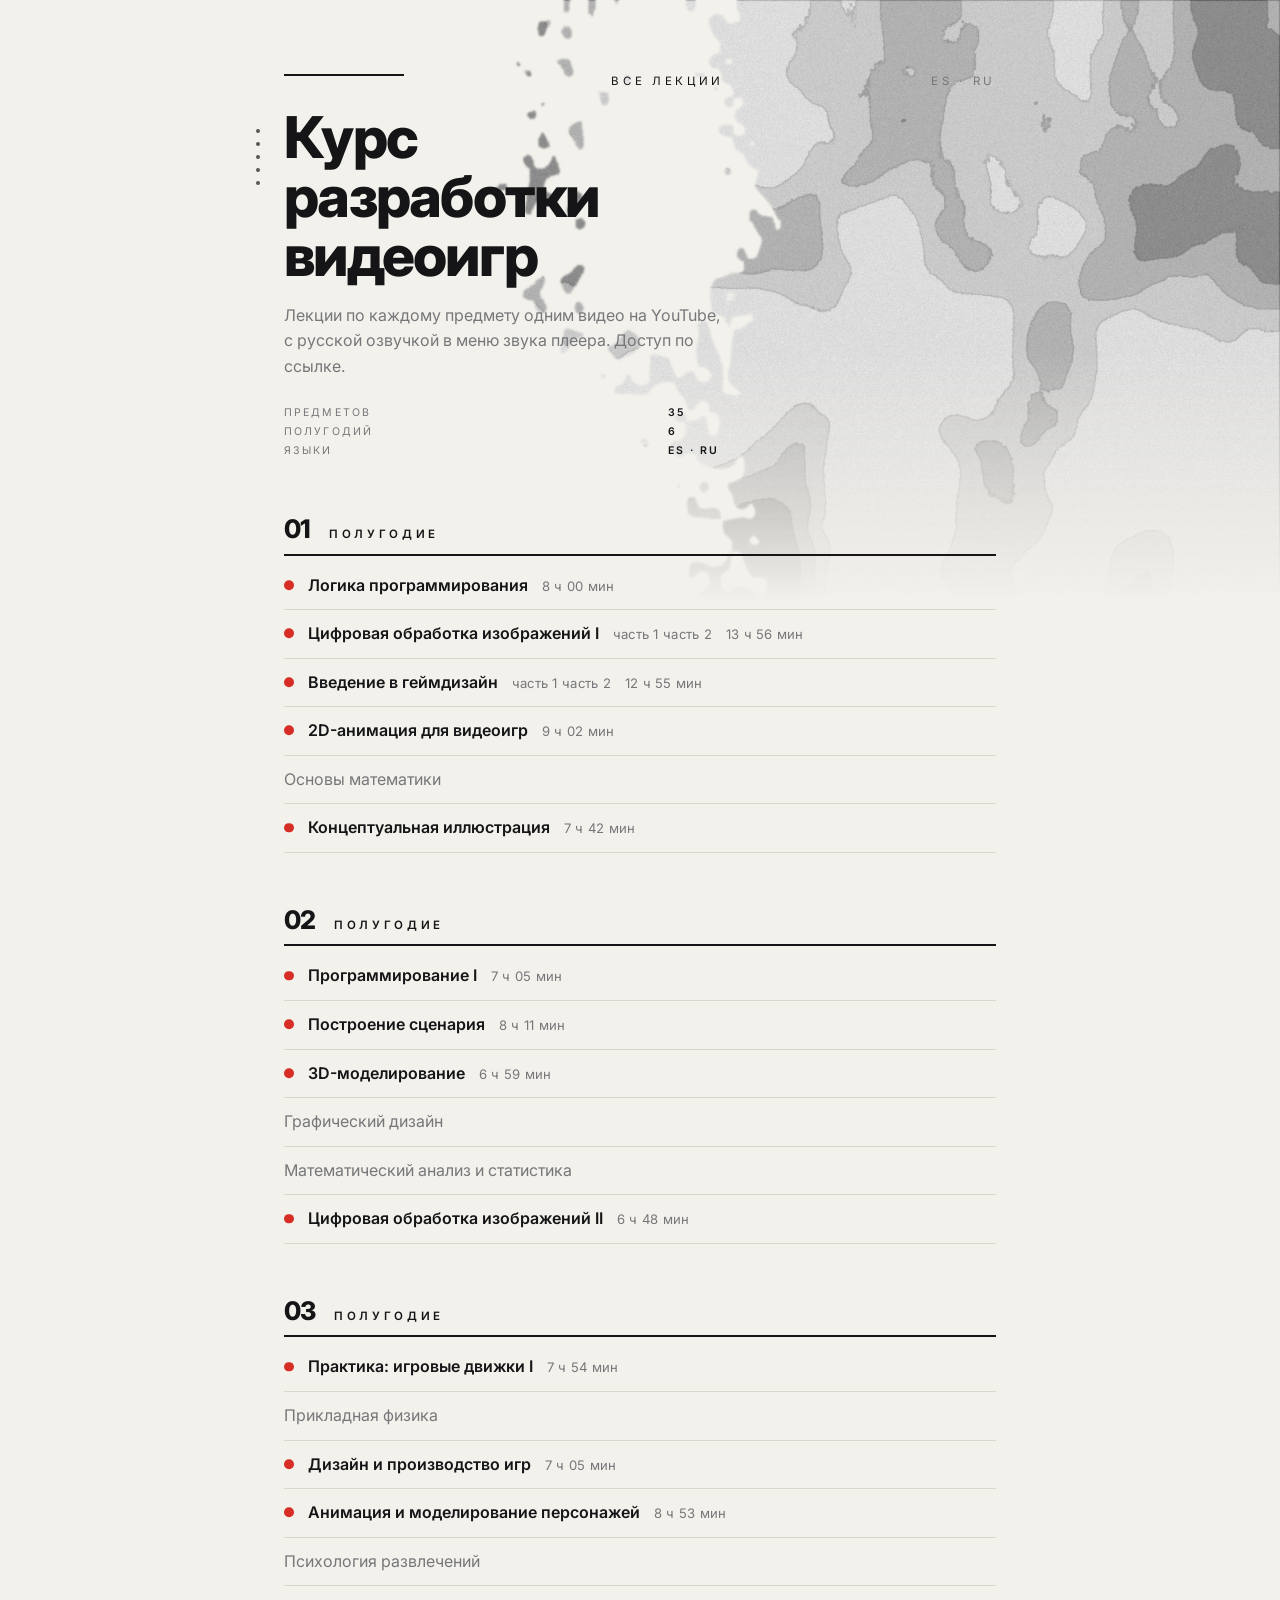
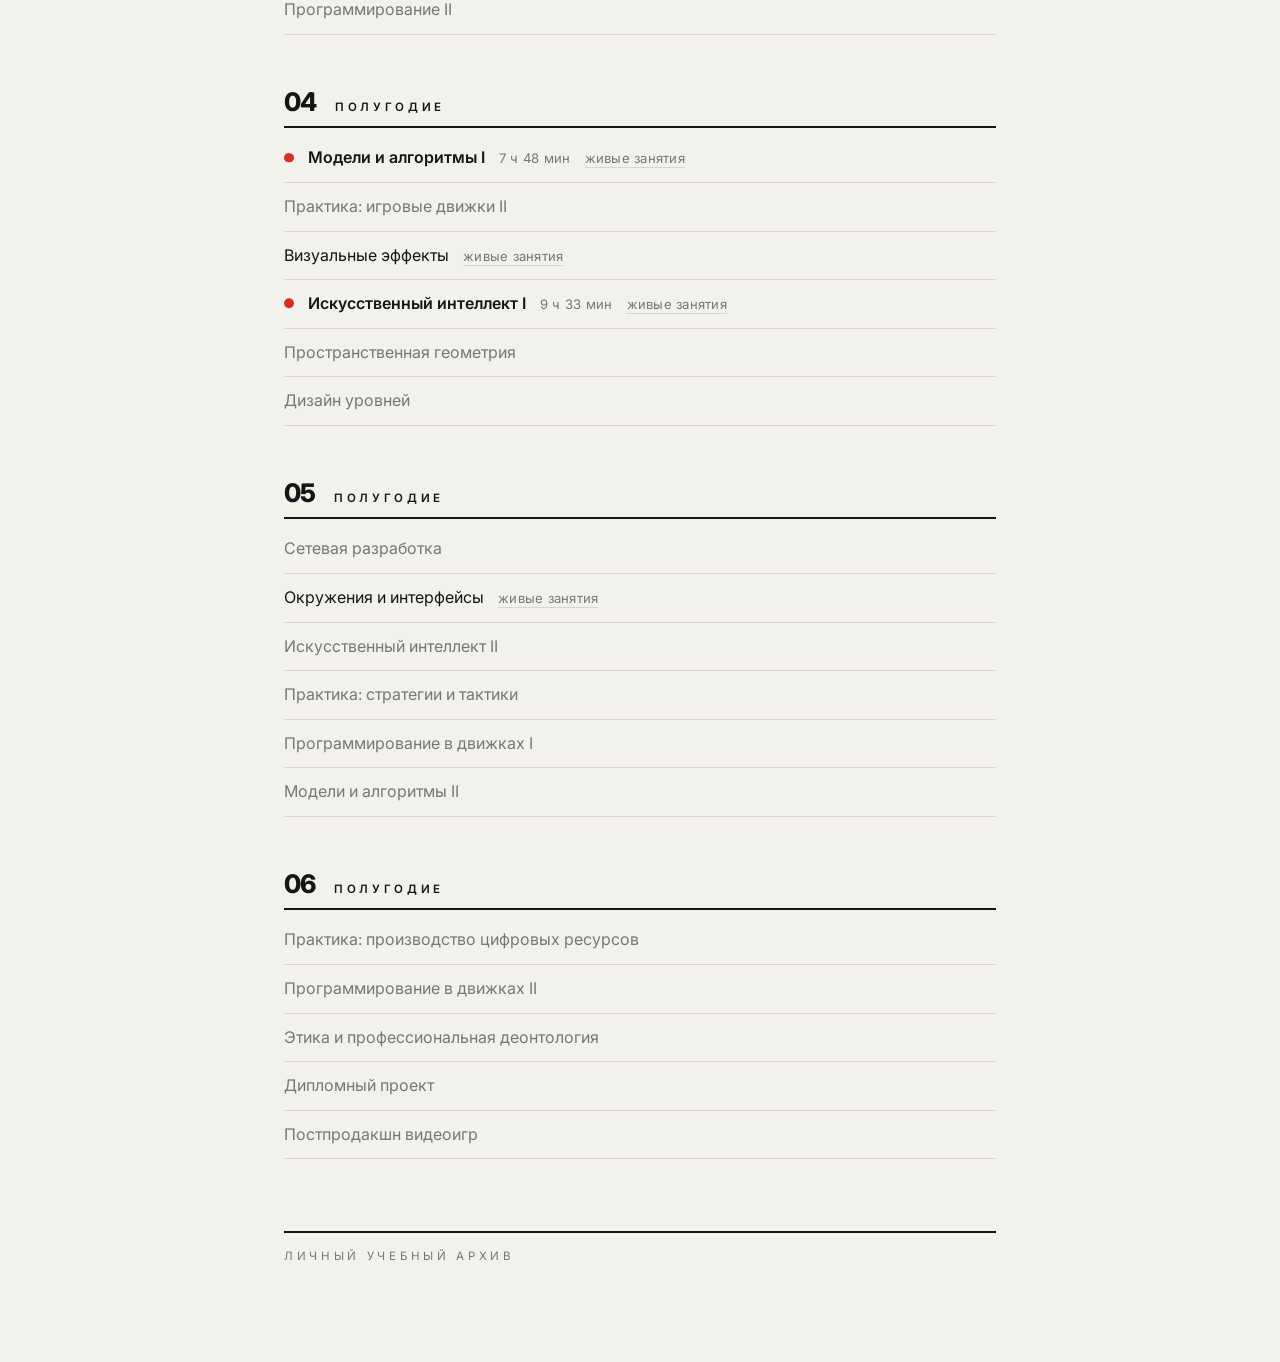
==== docs/index.html @ 7cb2e8b5 "Ссылка на видео: Введение в геймдизайн Co-Authored-By: Claude Opus 5 (1M context) <noreply@anthropic" ====
<!doctype html><html lang="ru"><head><meta charset="utf-8"><meta name="viewport" content="width=device-width,initial-scale=1">
<title>Курс разработки видеоигр</title><meta name="robots" content="noindex"><meta name="description" content="Записи курса разработки видеоигр: одно видео на предмет, русская озвучка в меню звука.">
<link rel="preconnect" href="https://fonts.googleapis.com"><link rel="preconnect" href="https://fonts.gstatic.com" crossorigin>
<link href="https://fonts.googleapis.com/css2?family=Inter:wght@400;600;800&display=swap" rel="stylesheet">
<style>
:root{--bg:#f3f1ec;--fg:#151517;--muted:#77777a;--line:#d9d6cd;--accent:#d62e24;--wash:rgba(120,120,122,.28)}
*{box-sizing:border-box}html{-webkit-text-size-adjust:100%}
body{margin:0;background:var(--bg);color:var(--fg);font:16px/1.6 Inter,ui-sans-serif,system-ui,-apple-system,"Segoe UI",Roboto,sans-serif;overflow-x:hidden}
.art{position:absolute;inset:0;height:720px;pointer-events:none;overflow:hidden;z-index:0}
.art img{position:absolute;right:0;top:0;width:min(62vw,1000px);height:auto;display:block}
.dots{position:absolute;left:-28px;top:.35em;display:flex;flex-direction:column;gap:9px}.dots i{width:4px;height:4px;border-radius:50%;background:var(--fg);opacity:.7}
.meta{display:grid;grid-template-columns:auto auto;gap:2px 18px;font-size:.66rem;letter-spacing:.2em;text-transform:uppercase;color:var(--muted);margin:0 0 56px}
.meta b{font-weight:600;color:var(--fg)}
@media(max-width:820px){.art{height:360px}.art img{width:78vw;right:-10vw}.dots{display:none}}
main{position:relative;z-index:1;max-width:760px;margin:0 auto;padding:72px 24px 96px}
.kicker{display:flex;justify-content:space-between;align-items:center;gap:16px;font-size:.72rem;letter-spacing:.32em;text-transform:uppercase;color:var(--fg);margin:0 0 18px}
.kicker::before{content:"";display:block;width:120px;height:2px;background:var(--fg);margin-bottom:12px}
.kicker span:last-child{color:var(--muted)}
h1{position:relative;font-size:clamp(2.2rem,6vw,3.6rem);line-height:1.02;letter-spacing:-.03em;font-weight:800;margin:0 0 18px;max-width:11ch}
.note{color:var(--muted);margin:0 0 26px;max-width:44ch}
section{margin:0 0 54px}
h2{display:flex;align-items:baseline;gap:18px;font-size:.72rem;letter-spacing:.32em;text-transform:uppercase;font-weight:600;color:var(--fg);margin:0 0 6px;padding-bottom:10px;border-bottom:2px solid var(--fg)}
h2 .n{font-size:1.6rem;letter-spacing:-.02em;font-weight:800;line-height:1}
ul{list-style:none;margin:0;padding:0}
li{display:flex;flex-wrap:wrap;gap:6px 14px;align-items:baseline;padding:11px 0;border-bottom:1px solid var(--line);color:var(--muted)}
li.on{color:var(--fg)}
li.v{font-weight:600}
li.v::before{content:"";width:.62em;height:.62em;border-radius:50%;background:var(--accent);flex:none;transform:translateY(-.05em)}
a{color:inherit;text-decoration:none}a:hover{text-decoration:underline;text-decoration-color:var(--accent);text-underline-offset:4px}
.dur,.live{font-size:.82rem;font-weight:400;color:var(--muted);letter-spacing:.02em}
.live a{text-decoration:underline;text-decoration-color:var(--line);text-underline-offset:4px}
footer{margin-top:72px;padding-top:14px;border-top:2px solid var(--fg);font-size:.72rem;letter-spacing:.32em;text-transform:uppercase;color:var(--muted)}
</style></head><body>
<div class="art" aria-hidden="true"><img src="art/terrain.png" alt=""></div>
<main>
<p class="kicker"><span>Все лекции</span><span>ES · RU</span></p>
<h1><span class="dots"><i></i><i></i><i></i><i></i><i></i></span>Курс разработки видеоигр</h1>
<p class="note">Лекции по каждому предмету одним видео на YouTube, с русской озвучкой в меню звука плеера. Доступ по ссылке.</p>
<p class="meta"><span>Предметов</span><b>35</b><span>Полугодий</span><b>6</b><span>Языки</span><b>ES · RU</b></p>
<section><h2><span class="n">01</span> полугодие</h2><ul><li class="on v"><a href="https://youtu.be/fgR0ETXkiZg">Логика программирования</a> <span class="dur">8 ч 00 мин</span></li><li class="on v">Цифровая обработка изображений I <span class="dur"><a href="https://youtu.be/VY8KmWpswE0">часть 1</a> <a href="https://youtu.be/qHTGFHq-7co">часть 2</a></span> <span class="dur">13 ч 56 мин</span></li><li class="on v">Введение в геймдизайн <span class="dur"><a href="https://youtu.be/Vll0YyFCJ08">часть 1</a> <a href="https://youtu.be/tZo6H21ErHQ">часть 2</a></span> <span class="dur">12 ч 55 мин</span></li><li class="on v"><a href="https://youtu.be/ZawezDs6-0E">2D-анимация для видеоигр</a> <span class="dur">9 ч 02 мин</span></li><li class="">Основы математики</li><li class="on v"><a href="https://youtu.be/xgeHxiVB_qM">Концептуальная иллюстрация</a> <span class="dur">7 ч 42 мин</span></li></ul></section><section><h2><span class="n">02</span> полугодие</h2><ul><li class="on v"><a href="https://youtu.be/xFIhP1hA8_s">Программирование I</a> <span class="dur">7 ч 05 мин</span></li><li class="on v"><a href="https://youtu.be/Yw6ELapvXRc">Построение сценария</a> <span class="dur">8 ч 11 мин</span></li><li class="on v"><a href="https://youtu.be/gLYpKsOlZko">3D-моделирование</a> <span class="dur">6 ч 59 мин</span></li><li class="">Графический дизайн</li><li class="">Математический анализ и статистика</li><li class="on v"><a href="https://youtu.be/GUMIyGXY1eU">Цифровая обработка изображений II</a> <span class="dur">6 ч 48 мин</span></li></ul></section><section><h2><span class="n">03</span> полугодие</h2><ul><li class="on v"><a href="https://youtu.be/yGnTajMfoE8">Практика: игровые движки I</a> <span class="dur">7 ч 54 мин</span></li><li class="">Прикладная физика</li><li class="on v"><a href="https://youtu.be/cGN4IAcxbZc">Дизайн и производство игр</a> <span class="dur">7 ч 05 мин</span></li><li class="on v"><a href="https://youtu.be/CrqQW2eK4fU">Анимация и моделирование персонажей</a> <span class="dur">8 ч 53 мин</span></li><li class="">Психология развлечений</li><li class="">Программирование II</li></ul></section><section><h2><span class="n">04</span> полугодие</h2><ul><li class="on v"><a href="https://youtu.be/gimzp3_j238">Модели и алгоритмы I</a> <span class="dur">7 ч 48 мин</span> <span class="live"><a href="https://www.youtube.com/playlist?list=PLfUCyj72xzGc">живые занятия</a></span></li><li class="">Практика: игровые движки II</li><li class="on">Визуальные эффекты <span class="live"><a href="https://www.youtube.com/playlist?list=PLfB6wzOuLDGY">живые занятия</a></span></li><li class="on v"><a href="https://youtu.be/gIorjqu5X2s">Искусственный интеллект I</a> <span class="dur">9 ч 33 мин</span> <span class="live"><a href="https://www.youtube.com/playlist?list=PLcG_PrKlxukc">живые занятия</a></span></li><li class="">Пространственная геометрия</li><li class="">Дизайн уровней</li></ul></section><section><h2><span class="n">05</span> полугодие</h2><ul><li class="">Сетевая разработка</li><li class="on">Окружения и интерфейсы <span class="live"><a href="https://www.youtube.com/playlist?list=PLcuEOKYtmsBU">живые занятия</a></span></li><li class="">Искусственный интеллект II</li><li class="">Практика: стратегии и тактики</li><li class="">Программирование в движках I</li><li class="">Модели и алгоритмы II</li></ul></section><section><h2><span class="n">06</span> полугодие</h2><ul><li class="">Практика: производство цифровых ресурсов</li><li class="">Программирование в движках II</li><li class="">Этика и профессиональная деонтология</li><li class="">Дипломный проект</li><li class="">Постпродакшн видеоигр</li></ul></section>
<footer>Личный учебный архив</footer>
</main></body></html>
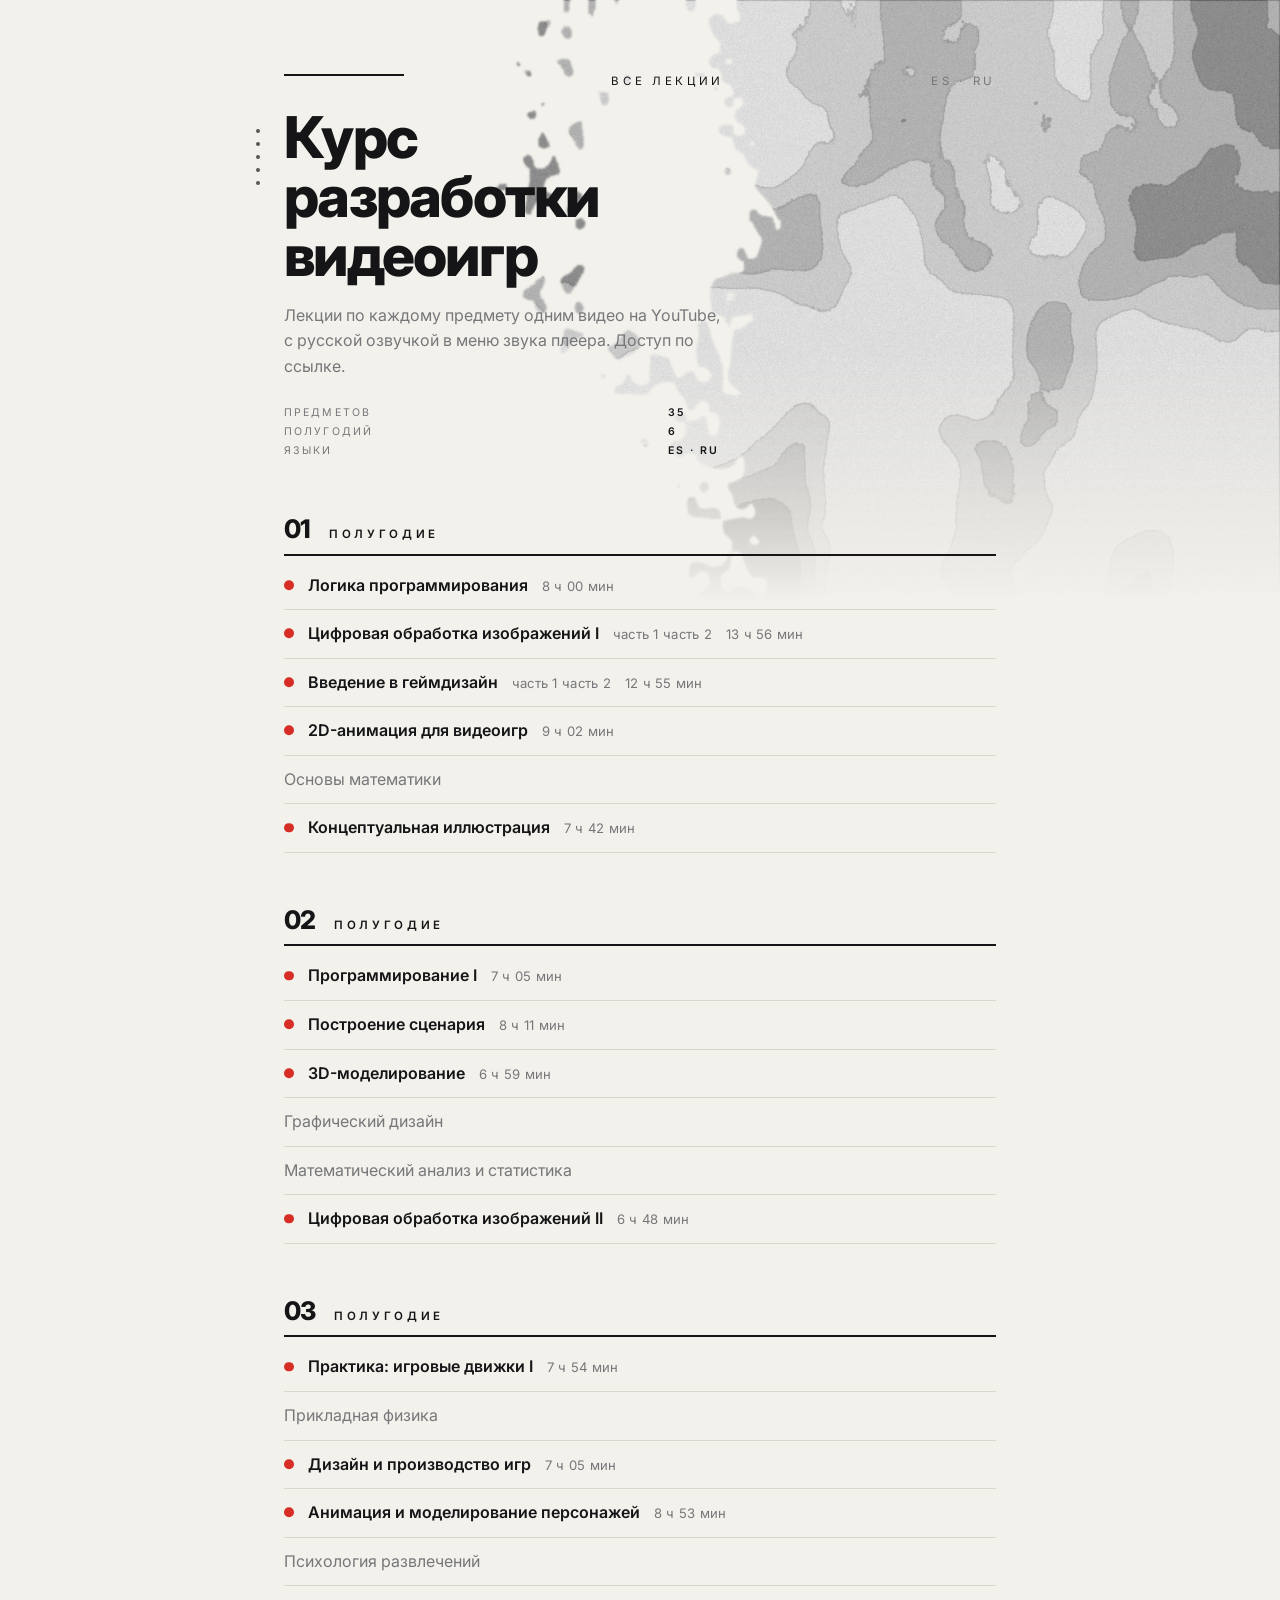
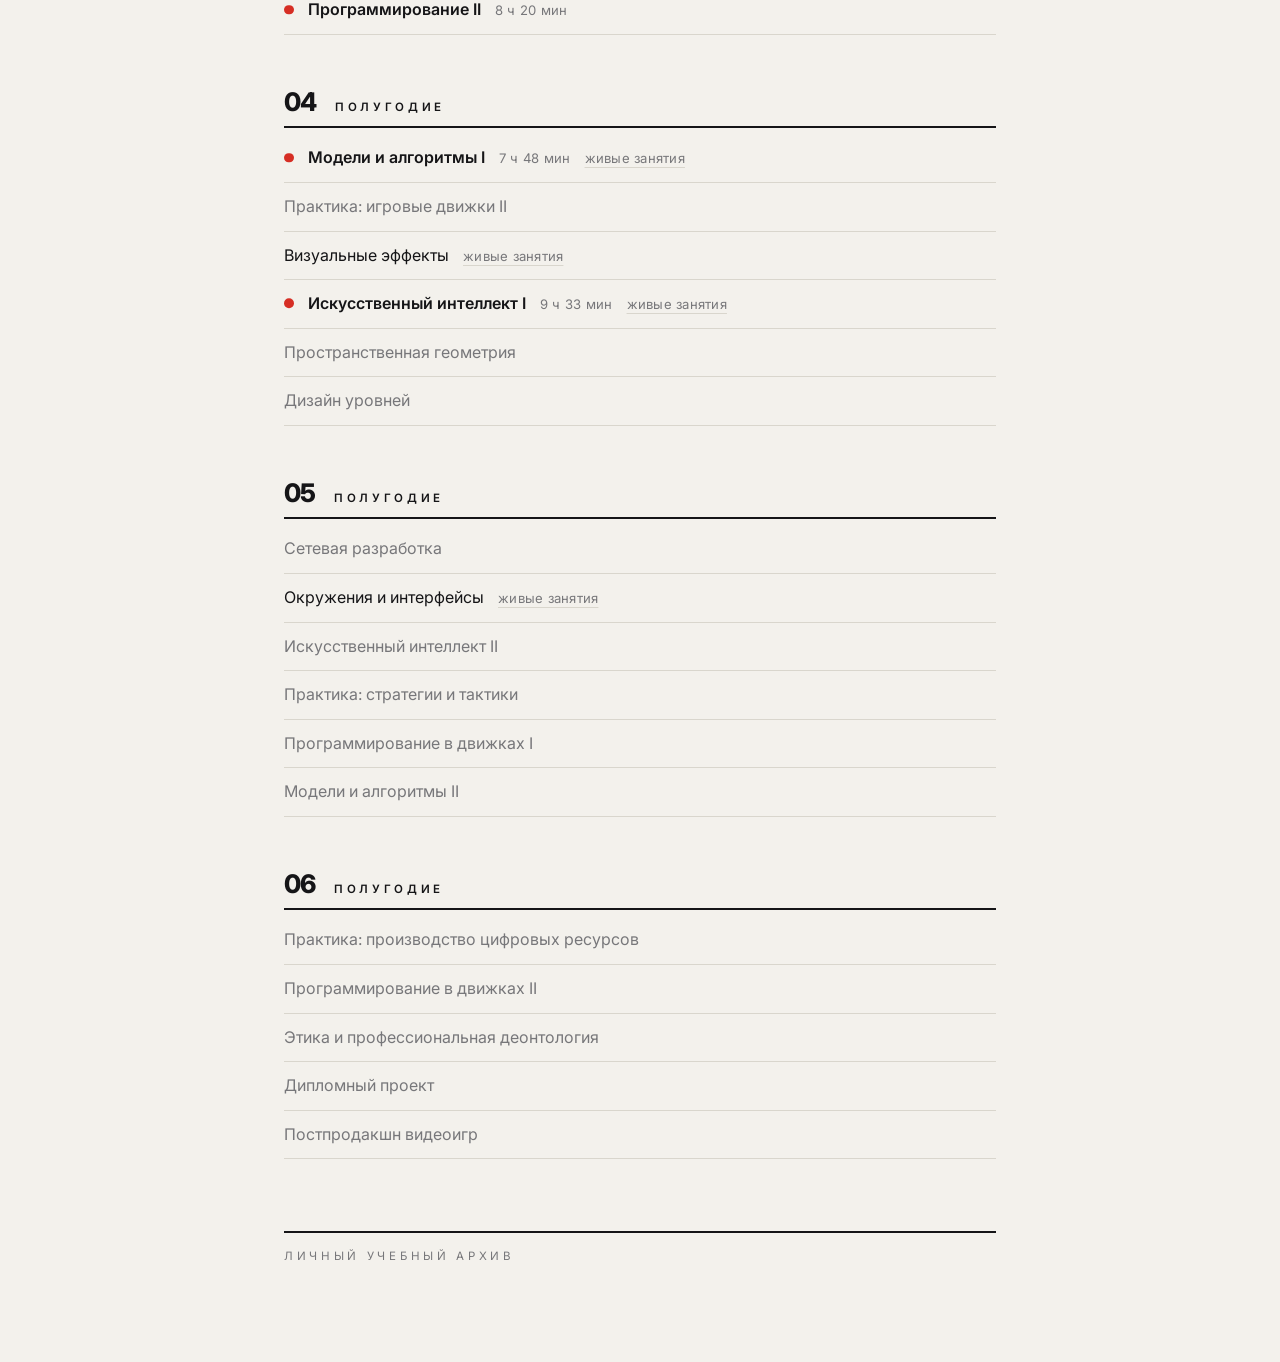
==== commit 53075d0d: "Ссылка на видео: Программирование II Co-Authored-By: Claude Opus 5 (1M context) <noreply@anthropic.c" ====
--- a/docs/index.html
+++ b/docs/index.html
@@ -37,6 +37,6 @@
 <h1><span class="dots"><i></i><i></i><i></i><i></i><i></i></span>Курс разработки видеоигр</h1>
 <p class="note">Лекции по каждому предмету одним видео на YouTube, с русской озвучкой в меню звука плеера. Доступ по ссылке.</p>
 <p class="meta"><span>Предметов</span><b>35</b><span>Полугодий</span><b>6</b><span>Языки</span><b>ES · RU</b></p>
-<section><h2><span class="n">01</span> полугодие</h2><ul><li class="on v"><a href="https://youtu.be/fgR0ETXkiZg">Логика программирования</a> <span class="dur">8 ч 00 мин</span></li><li class="on v">Цифровая обработка изображений I <span class="dur"><a href="https://youtu.be/VY8KmWpswE0">часть 1</a> <a href="https://youtu.be/qHTGFHq-7co">часть 2</a></span> <span class="dur">13 ч 56 мин</span></li><li class="on v">Введение в геймдизайн <span class="dur"><a href="https://youtu.be/Vll0YyFCJ08">часть 1</a> <a href="https://youtu.be/tZo6H21ErHQ">часть 2</a></span> <span class="dur">12 ч 55 мин</span></li><li class="on v"><a href="https://youtu.be/ZawezDs6-0E">2D-анимация для видеоигр</a> <span class="dur">9 ч 02 мин</span></li><li class="">Основы математики</li><li class="on v"><a href="https://youtu.be/xgeHxiVB_qM">Концептуальная иллюстрация</a> <span class="dur">7 ч 42 мин</span></li></ul></section><section><h2><span class="n">02</span> полугодие</h2><ul><li class="on v"><a href="https://youtu.be/xFIhP1hA8_s">Программирование I</a> <span class="dur">7 ч 05 мин</span></li><li class="on v"><a href="https://youtu.be/Yw6ELapvXRc">Построение сценария</a> <span class="dur">8 ч 11 мин</span></li><li class="on v"><a href="https://youtu.be/gLYpKsOlZko">3D-моделирование</a> <span class="dur">6 ч 59 мин</span></li><li class="">Графический дизайн</li><li class="">Математический анализ и статистика</li><li class="on v"><a href="https://youtu.be/GUMIyGXY1eU">Цифровая обработка изображений II</a> <span class="dur">6 ч 48 мин</span></li></ul></section><section><h2><span class="n">03</span> полугодие</h2><ul><li class="on v"><a href="https://youtu.be/yGnTajMfoE8">Практика: игровые движки I</a> <span class="dur">7 ч 54 мин</span></li><li class="">Прикладная физика</li><li class="on v"><a href="https://youtu.be/cGN4IAcxbZc">Дизайн и производство игр</a> <span class="dur">7 ч 05 мин</span></li><li class="on v"><a href="https://youtu.be/CrqQW2eK4fU">Анимация и моделирование персонажей</a> <span class="dur">8 ч 53 мин</span></li><li class="">Психология развлечений</li><li class="">Программирование II</li></ul></section><section><h2><span class="n">04</span> полугодие</h2><ul><li class="on v"><a href="https://youtu.be/gimzp3_j238">Модели и алгоритмы I</a> <span class="dur">7 ч 48 мин</span> <span class="live"><a href="https://www.youtube.com/playlist?list=PLfUCyj72xzGc">живые занятия</a></span></li><li class="">Практика: игровые движки II</li><li class="on">Визуальные эффекты <span class="live"><a href="https://www.youtube.com/playlist?list=PLfB6wzOuLDGY">живые занятия</a></span></li><li class="on v"><a href="https://youtu.be/gIorjqu5X2s">Искусственный интеллект I</a> <span class="dur">9 ч 33 мин</span> <span class="live"><a href="https://www.youtube.com/playlist?list=PLcG_PrKlxukc">живые занятия</a></span></li><li class="">Пространственная геометрия</li><li class="">Дизайн уровней</li></ul></section><section><h2><span class="n">05</span> полугодие</h2><ul><li class="">Сетевая разработка</li><li class="on">Окружения и интерфейсы <span class="live"><a href="https://www.youtube.com/playlist?list=PLcuEOKYtmsBU">живые занятия</a></span></li><li class="">Искусственный интеллект II</li><li class="">Практика: стратегии и тактики</li><li class="">Программирование в движках I</li><li class="">Модели и алгоритмы II</li></ul></section><section><h2><span class="n">06</span> полугодие</h2><ul><li class="">Практика: производство цифровых ресурсов</li><li class="">Программирование в движках II</li><li class="">Этика и профессиональная деонтология</li><li class="">Дипломный проект</li><li class="">Постпродакшн видеоигр</li></ul></section>
+<section><h2><span class="n">01</span> полугодие</h2><ul><li class="on v"><a href="https://youtu.be/fgR0ETXkiZg">Логика программирования</a> <span class="dur">8 ч 00 мин</span></li><li class="on v">Цифровая обработка изображений I <span class="dur"><a href="https://youtu.be/VY8KmWpswE0">часть 1</a> <a href="https://youtu.be/qHTGFHq-7co">часть 2</a></span> <span class="dur">13 ч 56 мин</span></li><li class="on v">Введение в геймдизайн <span class="dur"><a href="https://youtu.be/Vll0YyFCJ08">часть 1</a> <a href="https://youtu.be/tZo6H21ErHQ">часть 2</a></span> <span class="dur">12 ч 55 мин</span></li><li class="on v"><a href="https://youtu.be/ZawezDs6-0E">2D-анимация для видеоигр</a> <span class="dur">9 ч 02 мин</span></li><li class="">Основы математики</li><li class="on v"><a href="https://youtu.be/xgeHxiVB_qM">Концептуальная иллюстрация</a> <span class="dur">7 ч 42 мин</span></li></ul></section><section><h2><span class="n">02</span> полугодие</h2><ul><li class="on v"><a href="https://youtu.be/xFIhP1hA8_s">Программирование I</a> <span class="dur">7 ч 05 мин</span></li><li class="on v"><a href="https://youtu.be/Yw6ELapvXRc">Построение сценария</a> <span class="dur">8 ч 11 мин</span></li><li class="on v"><a href="https://youtu.be/gLYpKsOlZko">3D-моделирование</a> <span class="dur">6 ч 59 мин</span></li><li class="">Графический дизайн</li><li class="">Математический анализ и статистика</li><li class="on v"><a href="https://youtu.be/GUMIyGXY1eU">Цифровая обработка изображений II</a> <span class="dur">6 ч 48 мин</span></li></ul></section><section><h2><span class="n">03</span> полугодие</h2><ul><li class="on v"><a href="https://youtu.be/yGnTajMfoE8">Практика: игровые движки I</a> <span class="dur">7 ч 54 мин</span></li><li class="">Прикладная физика</li><li class="on v"><a href="https://youtu.be/cGN4IAcxbZc">Дизайн и производство игр</a> <span class="dur">7 ч 05 мин</span></li><li class="on v"><a href="https://youtu.be/CrqQW2eK4fU">Анимация и моделирование персонажей</a> <span class="dur">8 ч 53 мин</span></li><li class="">Психология развлечений</li><li class="on v"><a href="https://youtu.be/muHuGG7HPXE">Программирование II</a> <span class="dur">8 ч 20 мин</span></li></ul></section><section><h2><span class="n">04</span> полугодие</h2><ul><li class="on v"><a href="https://youtu.be/gimzp3_j238">Модели и алгоритмы I</a> <span class="dur">7 ч 48 мин</span> <span class="live"><a href="https://www.youtube.com/playlist?list=PLfUCyj72xzGc">живые занятия</a></span></li><li class="">Практика: игровые движки II</li><li class="on">Визуальные эффекты <span class="live"><a href="https://www.youtube.com/playlist?list=PLfB6wzOuLDGY">живые занятия</a></span></li><li class="on v"><a href="https://youtu.be/gIorjqu5X2s">Искусственный интеллект I</a> <span class="dur">9 ч 33 мин</span> <span class="live"><a href="https://www.youtube.com/playlist?list=PLcG_PrKlxukc">живые занятия</a></span></li><li class="">Пространственная геометрия</li><li class="">Дизайн уровней</li></ul></section><section><h2><span class="n">05</span> полугодие</h2><ul><li class="">Сетевая разработка</li><li class="on">Окружения и интерфейсы <span class="live"><a href="https://www.youtube.com/playlist?list=PLcuEOKYtmsBU">живые занятия</a></span></li><li class="">Искусственный интеллект II</li><li class="">Практика: стратегии и тактики</li><li class="">Программирование в движках I</li><li class="">Модели и алгоритмы II</li></ul></section><section><h2><span class="n">06</span> полугодие</h2><ul><li class="">Практика: производство цифровых ресурсов</li><li class="">Программирование в движках II</li><li class="">Этика и профессиональная деонтология</li><li class="">Дипломный проект</li><li class="">Постпродакшн видеоигр</li></ul></section>
 <footer>Личный учебный архив</footer>
 </main></body></html>
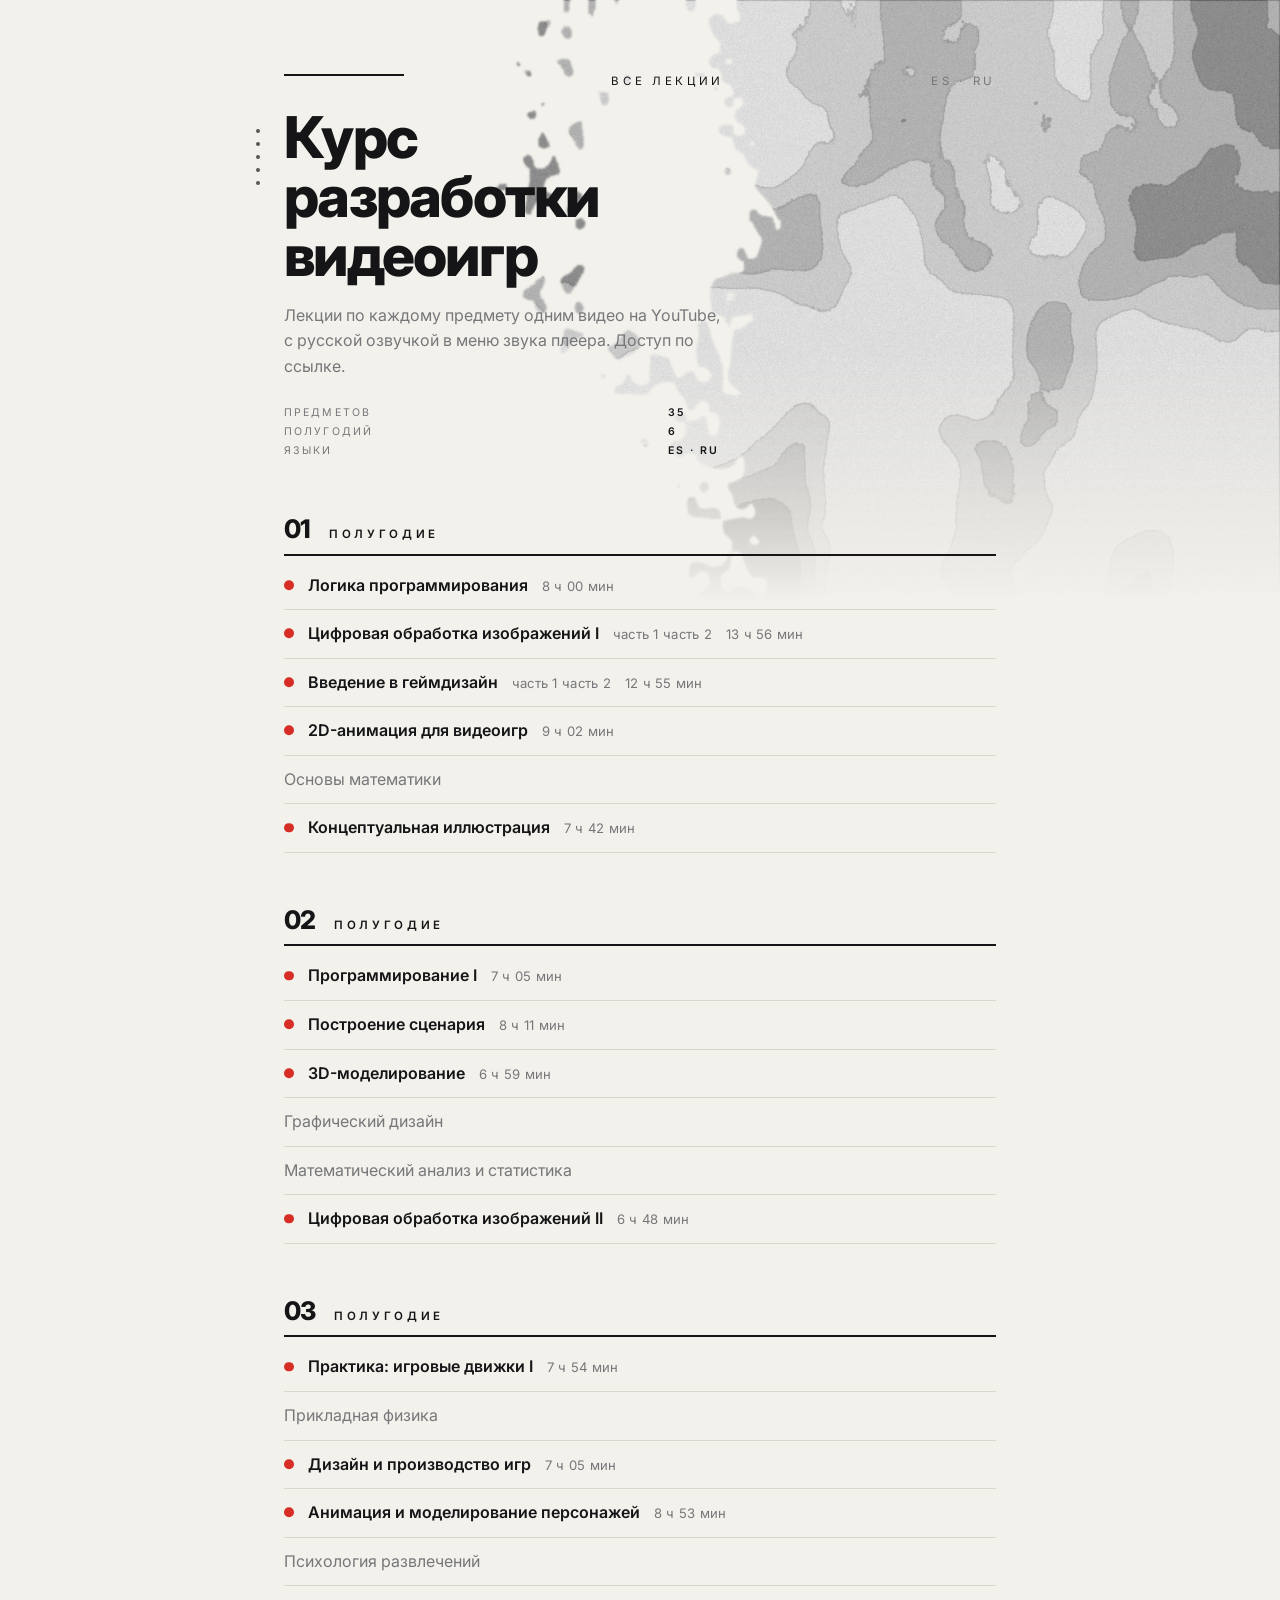
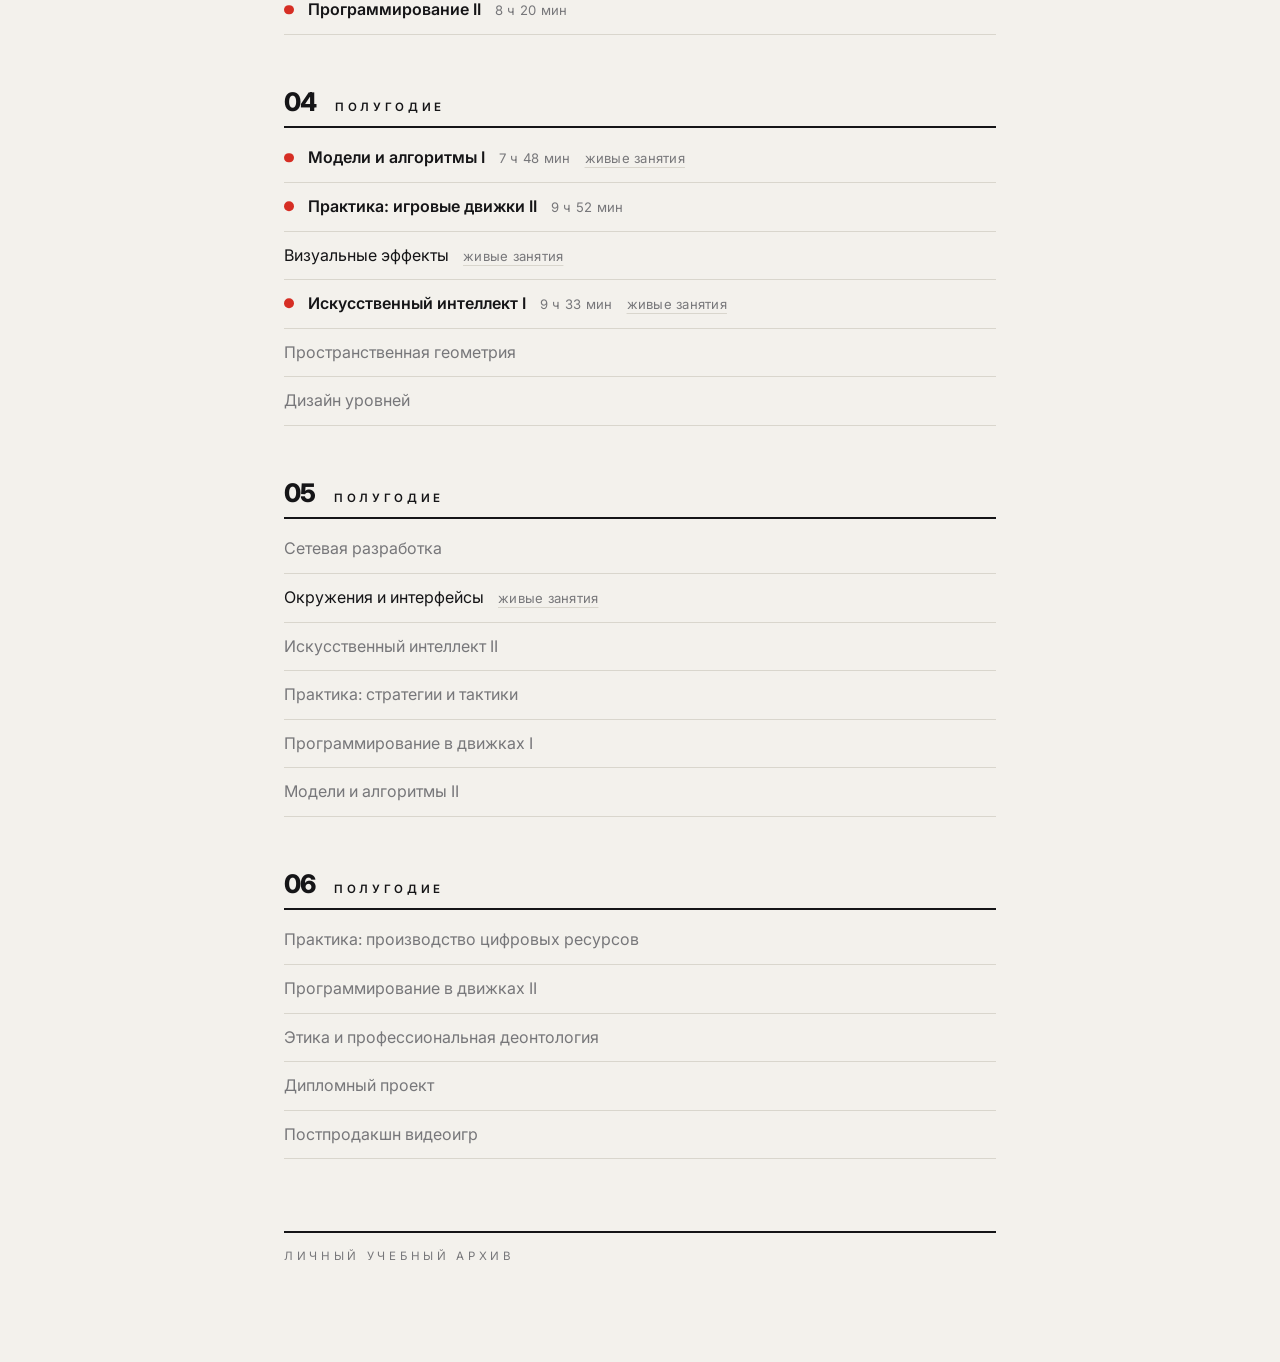
==== commit 00e631b6: "Ссылка на видео: Практика: игровые движки II Co-Authored-By: Claude Opus 5 (1M context) <noreply@ant" ====
--- a/docs/index.html
+++ b/docs/index.html
@@ -37,6 +37,6 @@
 <h1><span class="dots"><i></i><i></i><i></i><i></i><i></i></span>Курс разработки видеоигр</h1>
 <p class="note">Лекции по каждому предмету одним видео на YouTube, с русской озвучкой в меню звука плеера. Доступ по ссылке.</p>
 <p class="meta"><span>Предметов</span><b>35</b><span>Полугодий</span><b>6</b><span>Языки</span><b>ES · RU</b></p>
-<section><h2><span class="n">01</span> полугодие</h2><ul><li class="on v"><a href="https://youtu.be/fgR0ETXkiZg">Логика программирования</a> <span class="dur">8 ч 00 мин</span></li><li class="on v">Цифровая обработка изображений I <span class="dur"><a href="https://youtu.be/VY8KmWpswE0">часть 1</a> <a href="https://youtu.be/qHTGFHq-7co">часть 2</a></span> <span class="dur">13 ч 56 мин</span></li><li class="on v">Введение в геймдизайн <span class="dur"><a href="https://youtu.be/Vll0YyFCJ08">часть 1</a> <a href="https://youtu.be/tZo6H21ErHQ">часть 2</a></span> <span class="dur">12 ч 55 мин</span></li><li class="on v"><a href="https://youtu.be/ZawezDs6-0E">2D-анимация для видеоигр</a> <span class="dur">9 ч 02 мин</span></li><li class="">Основы математики</li><li class="on v"><a href="https://youtu.be/xgeHxiVB_qM">Концептуальная иллюстрация</a> <span class="dur">7 ч 42 мин</span></li></ul></section><section><h2><span class="n">02</span> полугодие</h2><ul><li class="on v"><a href="https://youtu.be/xFIhP1hA8_s">Программирование I</a> <span class="dur">7 ч 05 мин</span></li><li class="on v"><a href="https://youtu.be/Yw6ELapvXRc">Построение сценария</a> <span class="dur">8 ч 11 мин</span></li><li class="on v"><a href="https://youtu.be/gLYpKsOlZko">3D-моделирование</a> <span class="dur">6 ч 59 мин</span></li><li class="">Графический дизайн</li><li class="">Математический анализ и статистика</li><li class="on v"><a href="https://youtu.be/GUMIyGXY1eU">Цифровая обработка изображений II</a> <span class="dur">6 ч 48 мин</span></li></ul></section><section><h2><span class="n">03</span> полугодие</h2><ul><li class="on v"><a href="https://youtu.be/yGnTajMfoE8">Практика: игровые движки I</a> <span class="dur">7 ч 54 мин</span></li><li class="">Прикладная физика</li><li class="on v"><a href="https://youtu.be/cGN4IAcxbZc">Дизайн и производство игр</a> <span class="dur">7 ч 05 мин</span></li><li class="on v"><a href="https://youtu.be/CrqQW2eK4fU">Анимация и моделирование персонажей</a> <span class="dur">8 ч 53 мин</span></li><li class="">Психология развлечений</li><li class="on v"><a href="https://youtu.be/muHuGG7HPXE">Программирование II</a> <span class="dur">8 ч 20 мин</span></li></ul></section><section><h2><span class="n">04</span> полугодие</h2><ul><li class="on v"><a href="https://youtu.be/gimzp3_j238">Модели и алгоритмы I</a> <span class="dur">7 ч 48 мин</span> <span class="live"><a href="https://www.youtube.com/playlist?list=PLfUCyj72xzGc">живые занятия</a></span></li><li class="">Практика: игровые движки II</li><li class="on">Визуальные эффекты <span class="live"><a href="https://www.youtube.com/playlist?list=PLfB6wzOuLDGY">живые занятия</a></span></li><li class="on v"><a href="https://youtu.be/gIorjqu5X2s">Искусственный интеллект I</a> <span class="dur">9 ч 33 мин</span> <span class="live"><a href="https://www.youtube.com/playlist?list=PLcG_PrKlxukc">живые занятия</a></span></li><li class="">Пространственная геометрия</li><li class="">Дизайн уровней</li></ul></section><section><h2><span class="n">05</span> полугодие</h2><ul><li class="">Сетевая разработка</li><li class="on">Окружения и интерфейсы <span class="live"><a href="https://www.youtube.com/playlist?list=PLcuEOKYtmsBU">живые занятия</a></span></li><li class="">Искусственный интеллект II</li><li class="">Практика: стратегии и тактики</li><li class="">Программирование в движках I</li><li class="">Модели и алгоритмы II</li></ul></section><section><h2><span class="n">06</span> полугодие</h2><ul><li class="">Практика: производство цифровых ресурсов</li><li class="">Программирование в движках II</li><li class="">Этика и профессиональная деонтология</li><li class="">Дипломный проект</li><li class="">Постпродакшн видеоигр</li></ul></section>
+<section><h2><span class="n">01</span> полугодие</h2><ul><li class="on v"><a href="https://youtu.be/fgR0ETXkiZg">Логика программирования</a> <span class="dur">8 ч 00 мин</span></li><li class="on v">Цифровая обработка изображений I <span class="dur"><a href="https://youtu.be/VY8KmWpswE0">часть 1</a> <a href="https://youtu.be/qHTGFHq-7co">часть 2</a></span> <span class="dur">13 ч 56 мин</span></li><li class="on v">Введение в геймдизайн <span class="dur"><a href="https://youtu.be/Vll0YyFCJ08">часть 1</a> <a href="https://youtu.be/tZo6H21ErHQ">часть 2</a></span> <span class="dur">12 ч 55 мин</span></li><li class="on v"><a href="https://youtu.be/ZawezDs6-0E">2D-анимация для видеоигр</a> <span class="dur">9 ч 02 мин</span></li><li class="">Основы математики</li><li class="on v"><a href="https://youtu.be/xgeHxiVB_qM">Концептуальная иллюстрация</a> <span class="dur">7 ч 42 мин</span></li></ul></section><section><h2><span class="n">02</span> полугодие</h2><ul><li class="on v"><a href="https://youtu.be/xFIhP1hA8_s">Программирование I</a> <span class="dur">7 ч 05 мин</span></li><li class="on v"><a href="https://youtu.be/Yw6ELapvXRc">Построение сценария</a> <span class="dur">8 ч 11 мин</span></li><li class="on v"><a href="https://youtu.be/gLYpKsOlZko">3D-моделирование</a> <span class="dur">6 ч 59 мин</span></li><li class="">Графический дизайн</li><li class="">Математический анализ и статистика</li><li class="on v"><a href="https://youtu.be/GUMIyGXY1eU">Цифровая обработка изображений II</a> <span class="dur">6 ч 48 мин</span></li></ul></section><section><h2><span class="n">03</span> полугодие</h2><ul><li class="on v"><a href="https://youtu.be/yGnTajMfoE8">Практика: игровые движки I</a> <span class="dur">7 ч 54 мин</span></li><li class="">Прикладная физика</li><li class="on v"><a href="https://youtu.be/cGN4IAcxbZc">Дизайн и производство игр</a> <span class="dur">7 ч 05 мин</span></li><li class="on v"><a href="https://youtu.be/CrqQW2eK4fU">Анимация и моделирование персонажей</a> <span class="dur">8 ч 53 мин</span></li><li class="">Психология развлечений</li><li class="on v"><a href="https://youtu.be/muHuGG7HPXE">Программирование II</a> <span class="dur">8 ч 20 мин</span></li></ul></section><section><h2><span class="n">04</span> полугодие</h2><ul><li class="on v"><a href="https://youtu.be/gimzp3_j238">Модели и алгоритмы I</a> <span class="dur">7 ч 48 мин</span> <span class="live"><a href="https://www.youtube.com/playlist?list=PLfUCyj72xzGc">живые занятия</a></span></li><li class="on v"><a href="https://youtu.be/Q3xRrNuXQbc">Практика: игровые движки II</a> <span class="dur">9 ч 52 мин</span></li><li class="on">Визуальные эффекты <span class="live"><a href="https://www.youtube.com/playlist?list=PLfB6wzOuLDGY">живые занятия</a></span></li><li class="on v"><a href="https://youtu.be/gIorjqu5X2s">Искусственный интеллект I</a> <span class="dur">9 ч 33 мин</span> <span class="live"><a href="https://www.youtube.com/playlist?list=PLcG_PrKlxukc">живые занятия</a></span></li><li class="">Пространственная геометрия</li><li class="">Дизайн уровней</li></ul></section><section><h2><span class="n">05</span> полугодие</h2><ul><li class="">Сетевая разработка</li><li class="on">Окружения и интерфейсы <span class="live"><a href="https://www.youtube.com/playlist?list=PLcuEOKYtmsBU">живые занятия</a></span></li><li class="">Искусственный интеллект II</li><li class="">Практика: стратегии и тактики</li><li class="">Программирование в движках I</li><li class="">Модели и алгоритмы II</li></ul></section><section><h2><span class="n">06</span> полугодие</h2><ul><li class="">Практика: производство цифровых ресурсов</li><li class="">Программирование в движках II</li><li class="">Этика и профессиональная деонтология</li><li class="">Дипломный проект</li><li class="">Постпродакшн видеоигр</li></ul></section>
 <footer>Личный учебный архив</footer>
 </main></body></html>
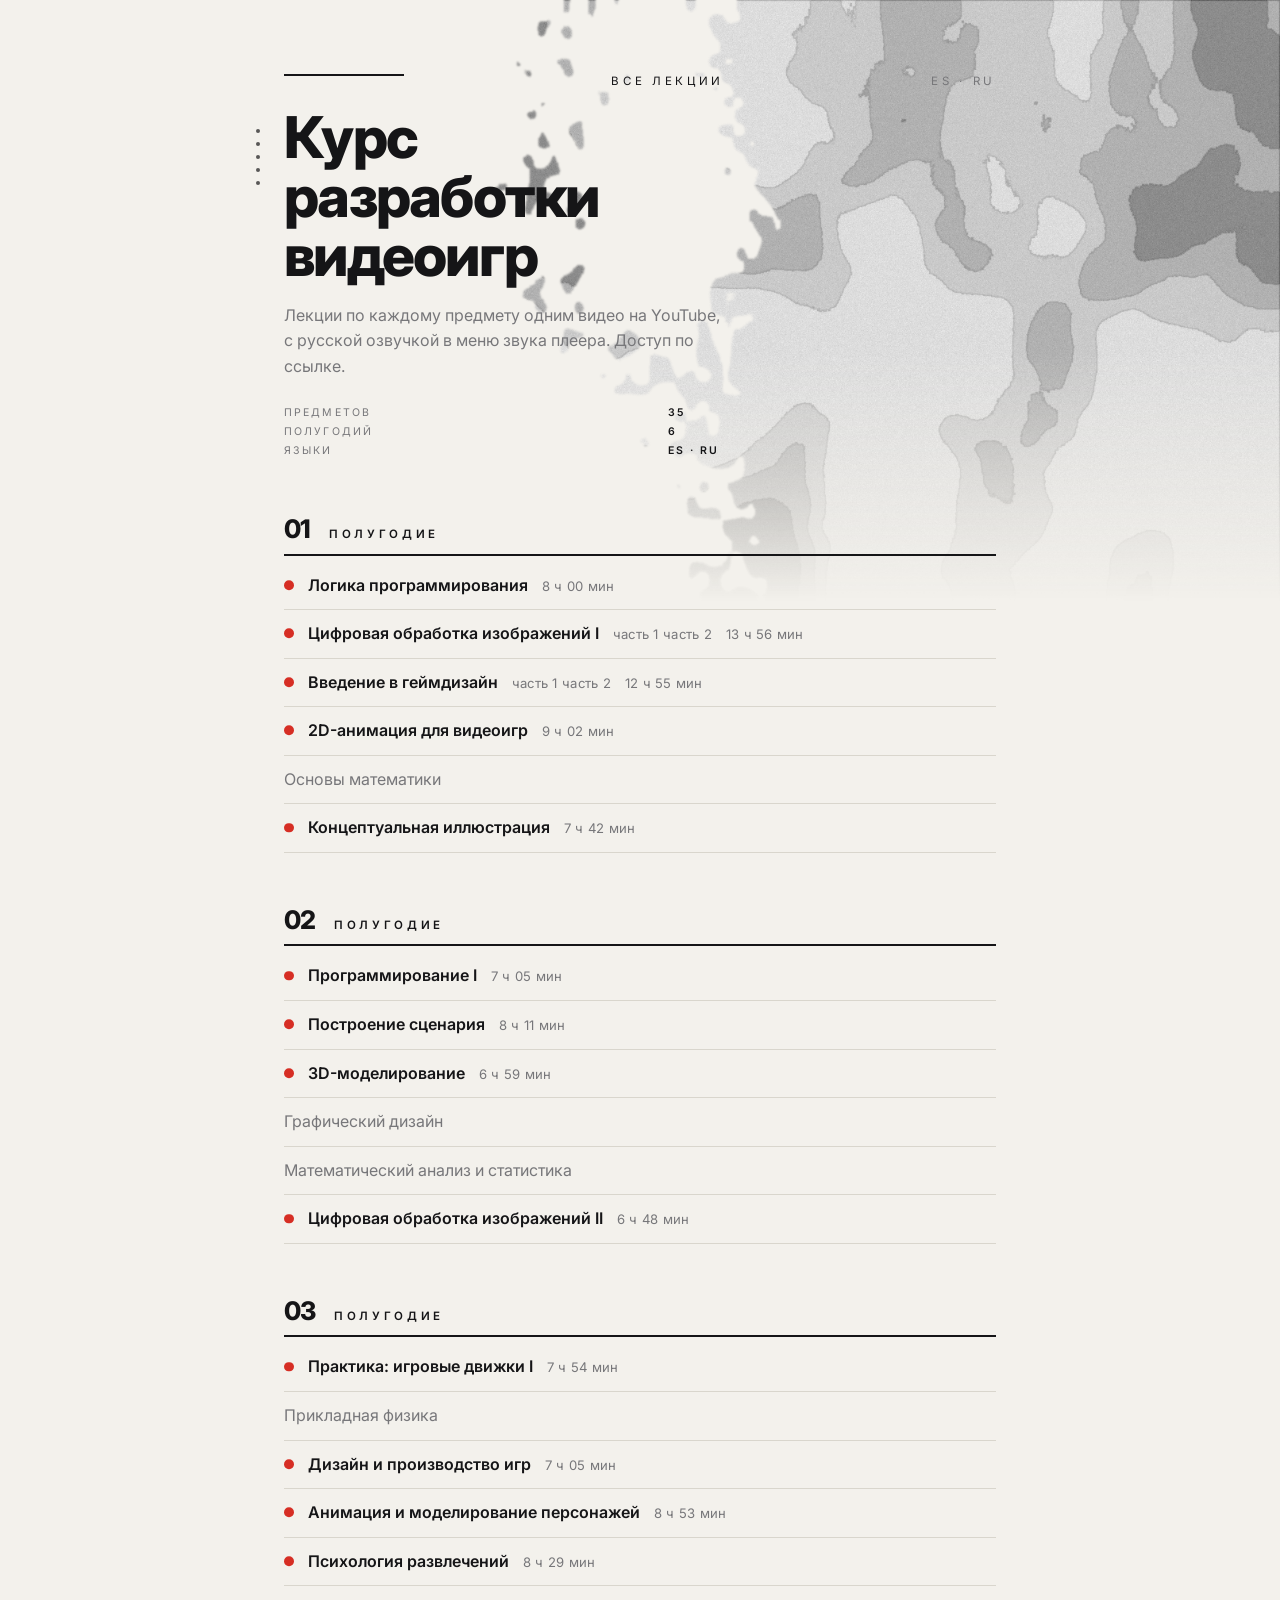
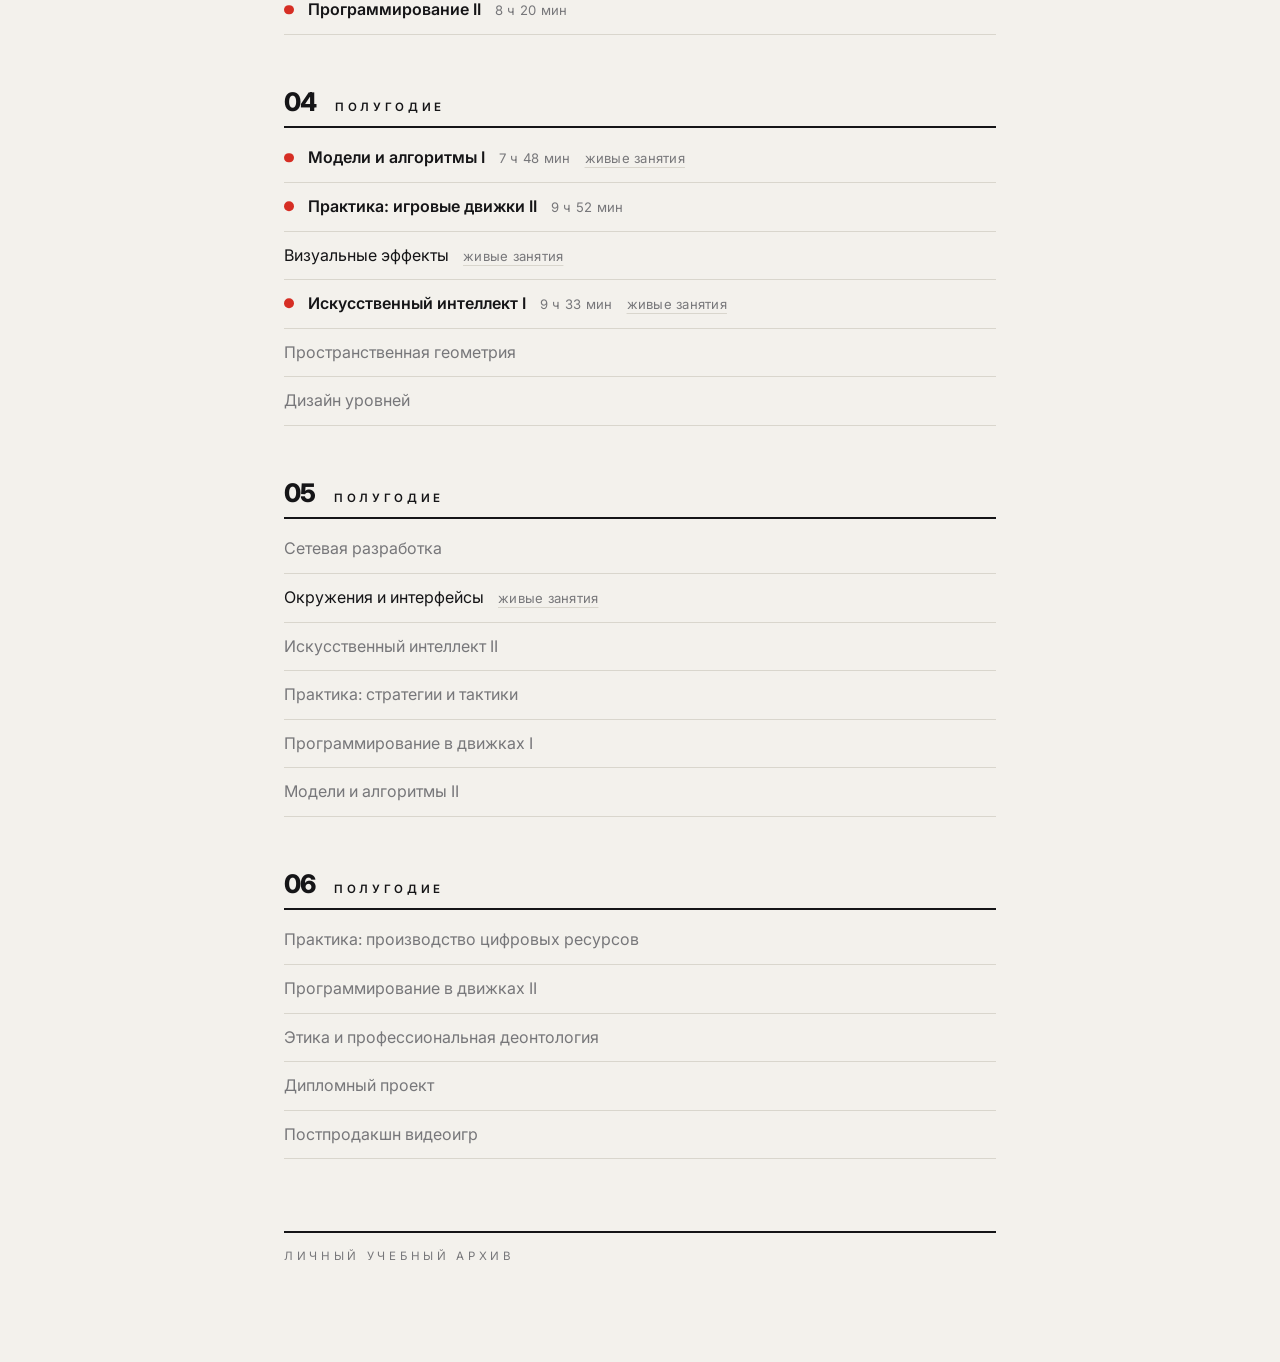
==== commit 8f5184ac: "Ссылка на видео: Психология развлечений Co-Authored-By: Claude Opus 5 (1M context) <noreply@anthropi" ====
--- a/docs/index.html
+++ b/docs/index.html
@@ -37,6 +37,6 @@
 <h1><span class="dots"><i></i><i></i><i></i><i></i><i></i></span>Курс разработки видеоигр</h1>
 <p class="note">Лекции по каждому предмету одним видео на YouTube, с русской озвучкой в меню звука плеера. Доступ по ссылке.</p>
 <p class="meta"><span>Предметов</span><b>35</b><span>Полугодий</span><b>6</b><span>Языки</span><b>ES · RU</b></p>
-<section><h2><span class="n">01</span> полугодие</h2><ul><li class="on v"><a href="https://youtu.be/fgR0ETXkiZg">Логика программирования</a> <span class="dur">8 ч 00 мин</span></li><li class="on v">Цифровая обработка изображений I <span class="dur"><a href="https://youtu.be/VY8KmWpswE0">часть 1</a> <a href="https://youtu.be/qHTGFHq-7co">часть 2</a></span> <span class="dur">13 ч 56 мин</span></li><li class="on v">Введение в геймдизайн <span class="dur"><a href="https://youtu.be/Vll0YyFCJ08">часть 1</a> <a href="https://youtu.be/tZo6H21ErHQ">часть 2</a></span> <span class="dur">12 ч 55 мин</span></li><li class="on v"><a href="https://youtu.be/ZawezDs6-0E">2D-анимация для видеоигр</a> <span class="dur">9 ч 02 мин</span></li><li class="">Основы математики</li><li class="on v"><a href="https://youtu.be/xgeHxiVB_qM">Концептуальная иллюстрация</a> <span class="dur">7 ч 42 мин</span></li></ul></section><section><h2><span class="n">02</span> полугодие</h2><ul><li class="on v"><a href="https://youtu.be/xFIhP1hA8_s">Программирование I</a> <span class="dur">7 ч 05 мин</span></li><li class="on v"><a href="https://youtu.be/Yw6ELapvXRc">Построение сценария</a> <span class="dur">8 ч 11 мин</span></li><li class="on v"><a href="https://youtu.be/gLYpKsOlZko">3D-моделирование</a> <span class="dur">6 ч 59 мин</span></li><li class="">Графический дизайн</li><li class="">Математический анализ и статистика</li><li class="on v"><a href="https://youtu.be/GUMIyGXY1eU">Цифровая обработка изображений II</a> <span class="dur">6 ч 48 мин</span></li></ul></section><section><h2><span class="n">03</span> полугодие</h2><ul><li class="on v"><a href="https://youtu.be/yGnTajMfoE8">Практика: игровые движки I</a> <span class="dur">7 ч 54 мин</span></li><li class="">Прикладная физика</li><li class="on v"><a href="https://youtu.be/cGN4IAcxbZc">Дизайн и производство игр</a> <span class="dur">7 ч 05 мин</span></li><li class="on v"><a href="https://youtu.be/CrqQW2eK4fU">Анимация и моделирование персонажей</a> <span class="dur">8 ч 53 мин</span></li><li class="">Психология развлечений</li><li class="on v"><a href="https://youtu.be/muHuGG7HPXE">Программирование II</a> <span class="dur">8 ч 20 мин</span></li></ul></section><section><h2><span class="n">04</span> полугодие</h2><ul><li class="on v"><a href="https://youtu.be/gimzp3_j238">Модели и алгоритмы I</a> <span class="dur">7 ч 48 мин</span> <span class="live"><a href="https://www.youtube.com/playlist?list=PLfUCyj72xzGc">живые занятия</a></span></li><li class="on v"><a href="https://youtu.be/Q3xRrNuXQbc">Практика: игровые движки II</a> <span class="dur">9 ч 52 мин</span></li><li class="on">Визуальные эффекты <span class="live"><a href="https://www.youtube.com/playlist?list=PLfB6wzOuLDGY">живые занятия</a></span></li><li class="on v"><a href="https://youtu.be/gIorjqu5X2s">Искусственный интеллект I</a> <span class="dur">9 ч 33 мин</span> <span class="live"><a href="https://www.youtube.com/playlist?list=PLcG_PrKlxukc">живые занятия</a></span></li><li class="">Пространственная геометрия</li><li class="">Дизайн уровней</li></ul></section><section><h2><span class="n">05</span> полугодие</h2><ul><li class="">Сетевая разработка</li><li class="on">Окружения и интерфейсы <span class="live"><a href="https://www.youtube.com/playlist?list=PLcuEOKYtmsBU">живые занятия</a></span></li><li class="">Искусственный интеллект II</li><li class="">Практика: стратегии и тактики</li><li class="">Программирование в движках I</li><li class="">Модели и алгоритмы II</li></ul></section><section><h2><span class="n">06</span> полугодие</h2><ul><li class="">Практика: производство цифровых ресурсов</li><li class="">Программирование в движках II</li><li class="">Этика и профессиональная деонтология</li><li class="">Дипломный проект</li><li class="">Постпродакшн видеоигр</li></ul></section>
+<section><h2><span class="n">01</span> полугодие</h2><ul><li class="on v"><a href="https://youtu.be/fgR0ETXkiZg">Логика программирования</a> <span class="dur">8 ч 00 мин</span></li><li class="on v">Цифровая обработка изображений I <span class="dur"><a href="https://youtu.be/VY8KmWpswE0">часть 1</a> <a href="https://youtu.be/qHTGFHq-7co">часть 2</a></span> <span class="dur">13 ч 56 мин</span></li><li class="on v">Введение в геймдизайн <span class="dur"><a href="https://youtu.be/Vll0YyFCJ08">часть 1</a> <a href="https://youtu.be/tZo6H21ErHQ">часть 2</a></span> <span class="dur">12 ч 55 мин</span></li><li class="on v"><a href="https://youtu.be/ZawezDs6-0E">2D-анимация для видеоигр</a> <span class="dur">9 ч 02 мин</span></li><li class="">Основы математики</li><li class="on v"><a href="https://youtu.be/xgeHxiVB_qM">Концептуальная иллюстрация</a> <span class="dur">7 ч 42 мин</span></li></ul></section><section><h2><span class="n">02</span> полугодие</h2><ul><li class="on v"><a href="https://youtu.be/xFIhP1hA8_s">Программирование I</a> <span class="dur">7 ч 05 мин</span></li><li class="on v"><a href="https://youtu.be/Yw6ELapvXRc">Построение сценария</a> <span class="dur">8 ч 11 мин</span></li><li class="on v"><a href="https://youtu.be/gLYpKsOlZko">3D-моделирование</a> <span class="dur">6 ч 59 мин</span></li><li class="">Графический дизайн</li><li class="">Математический анализ и статистика</li><li class="on v"><a href="https://youtu.be/GUMIyGXY1eU">Цифровая обработка изображений II</a> <span class="dur">6 ч 48 мин</span></li></ul></section><section><h2><span class="n">03</span> полугодие</h2><ul><li class="on v"><a href="https://youtu.be/yGnTajMfoE8">Практика: игровые движки I</a> <span class="dur">7 ч 54 мин</span></li><li class="">Прикладная физика</li><li class="on v"><a href="https://youtu.be/cGN4IAcxbZc">Дизайн и производство игр</a> <span class="dur">7 ч 05 мин</span></li><li class="on v"><a href="https://youtu.be/CrqQW2eK4fU">Анимация и моделирование персонажей</a> <span class="dur">8 ч 53 мин</span></li><li class="on v"><a href="https://youtu.be/Lp7jlCAtt8E">Психология развлечений</a> <span class="dur">8 ч 29 мин</span></li><li class="on v"><a href="https://youtu.be/muHuGG7HPXE">Программирование II</a> <span class="dur">8 ч 20 мин</span></li></ul></section><section><h2><span class="n">04</span> полугодие</h2><ul><li class="on v"><a href="https://youtu.be/gimzp3_j238">Модели и алгоритмы I</a> <span class="dur">7 ч 48 мин</span> <span class="live"><a href="https://www.youtube.com/playlist?list=PLfUCyj72xzGc">живые занятия</a></span></li><li class="on v"><a href="https://youtu.be/Q3xRrNuXQbc">Практика: игровые движки II</a> <span class="dur">9 ч 52 мин</span></li><li class="on">Визуальные эффекты <span class="live"><a href="https://www.youtube.com/playlist?list=PLfB6wzOuLDGY">живые занятия</a></span></li><li class="on v"><a href="https://youtu.be/gIorjqu5X2s">Искусственный интеллект I</a> <span class="dur">9 ч 33 мин</span> <span class="live"><a href="https://www.youtube.com/playlist?list=PLcG_PrKlxukc">живые занятия</a></span></li><li class="">Пространственная геометрия</li><li class="">Дизайн уровней</li></ul></section><section><h2><span class="n">05</span> полугодие</h2><ul><li class="">Сетевая разработка</li><li class="on">Окружения и интерфейсы <span class="live"><a href="https://www.youtube.com/playlist?list=PLcuEOKYtmsBU">живые занятия</a></span></li><li class="">Искусственный интеллект II</li><li class="">Практика: стратегии и тактики</li><li class="">Программирование в движках I</li><li class="">Модели и алгоритмы II</li></ul></section><section><h2><span class="n">06</span> полугодие</h2><ul><li class="">Практика: производство цифровых ресурсов</li><li class="">Программирование в движках II</li><li class="">Этика и профессиональная деонтология</li><li class="">Дипломный проект</li><li class="">Постпродакшн видеоигр</li></ul></section>
 <footer>Личный учебный архив</footer>
 </main></body></html>
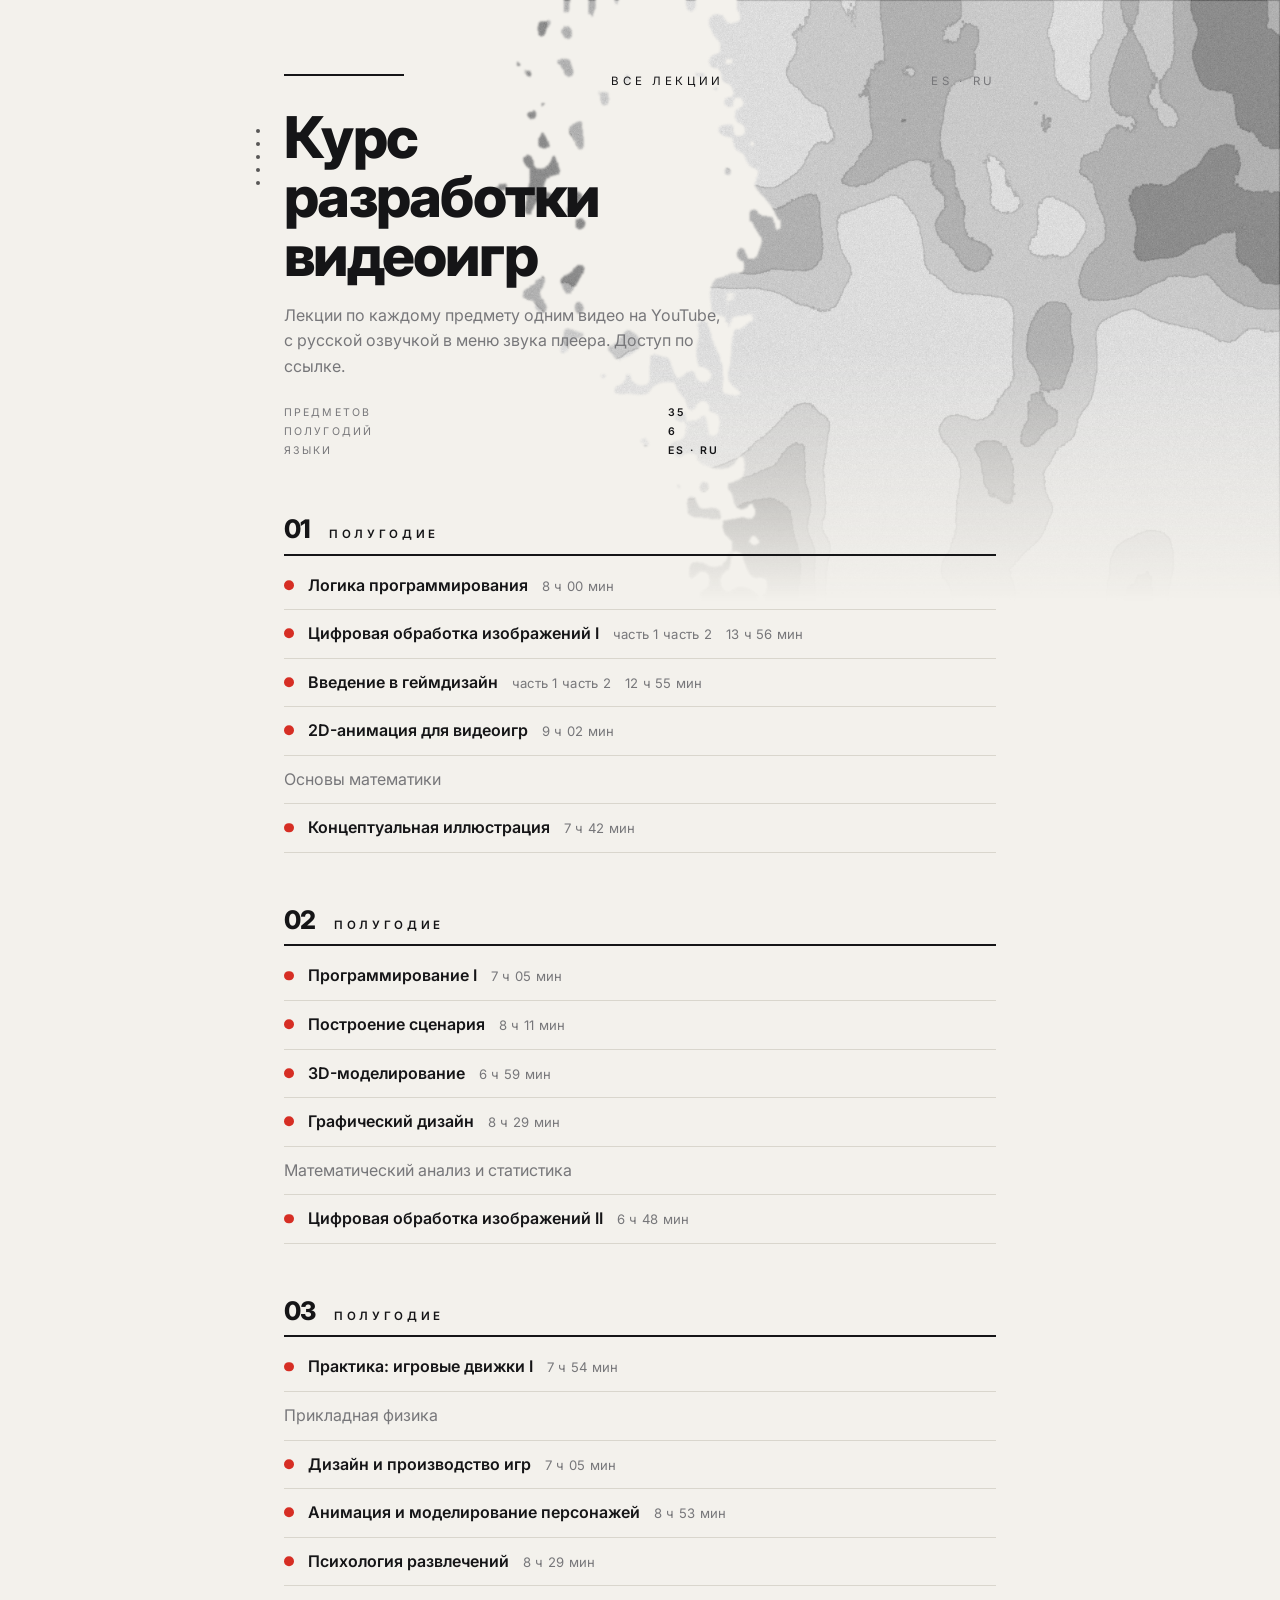
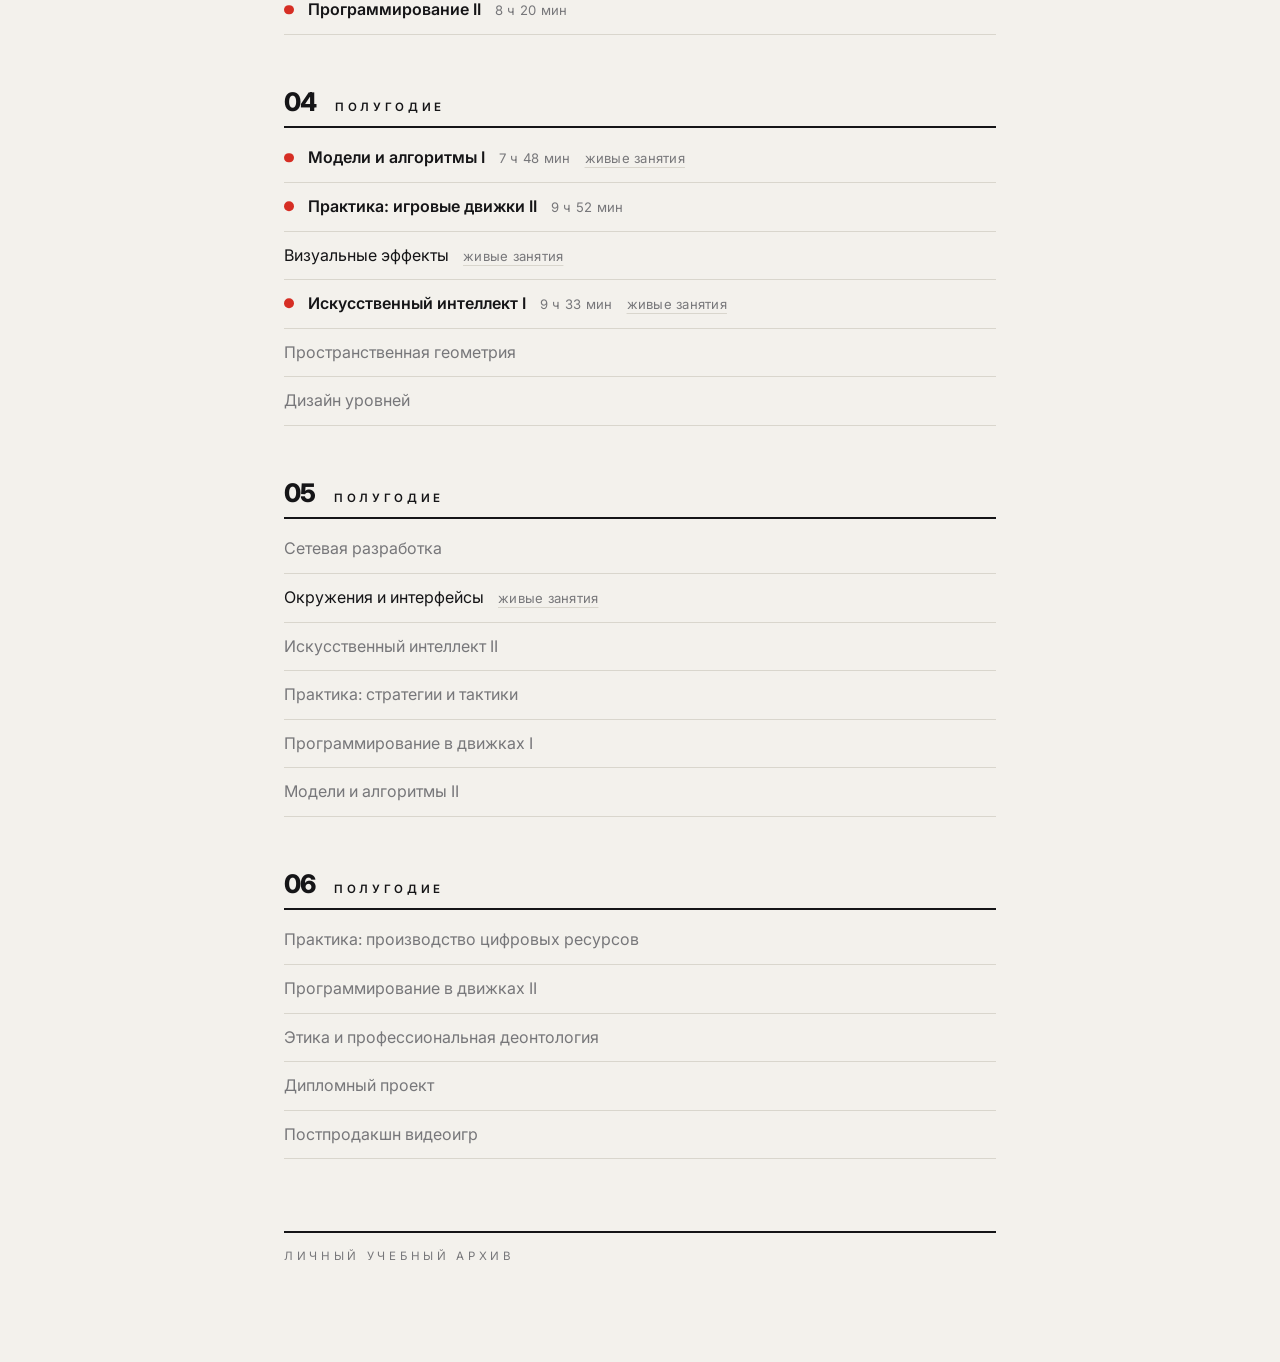
==== commit 2aacf581: "Ссылка на видео: Графический дизайн Co-Authored-By: Claude Opus 5 (1M context) <noreply@anthropic.co" ====
--- a/docs/index.html
+++ b/docs/index.html
@@ -37,6 +37,6 @@
 <h1><span class="dots"><i></i><i></i><i></i><i></i><i></i></span>Курс разработки видеоигр</h1>
 <p class="note">Лекции по каждому предмету одним видео на YouTube, с русской озвучкой в меню звука плеера. Доступ по ссылке.</p>
 <p class="meta"><span>Предметов</span><b>35</b><span>Полугодий</span><b>6</b><span>Языки</span><b>ES · RU</b></p>
-<section><h2><span class="n">01</span> полугодие</h2><ul><li class="on v"><a href="https://youtu.be/fgR0ETXkiZg">Логика программирования</a> <span class="dur">8 ч 00 мин</span></li><li class="on v">Цифровая обработка изображений I <span class="dur"><a href="https://youtu.be/VY8KmWpswE0">часть 1</a> <a href="https://youtu.be/qHTGFHq-7co">часть 2</a></span> <span class="dur">13 ч 56 мин</span></li><li class="on v">Введение в геймдизайн <span class="dur"><a href="https://youtu.be/Vll0YyFCJ08">часть 1</a> <a href="https://youtu.be/tZo6H21ErHQ">часть 2</a></span> <span class="dur">12 ч 55 мин</span></li><li class="on v"><a href="https://youtu.be/ZawezDs6-0E">2D-анимация для видеоигр</a> <span class="dur">9 ч 02 мин</span></li><li class="">Основы математики</li><li class="on v"><a href="https://youtu.be/xgeHxiVB_qM">Концептуальная иллюстрация</a> <span class="dur">7 ч 42 мин</span></li></ul></section><section><h2><span class="n">02</span> полугодие</h2><ul><li class="on v"><a href="https://youtu.be/xFIhP1hA8_s">Программирование I</a> <span class="dur">7 ч 05 мин</span></li><li class="on v"><a href="https://youtu.be/Yw6ELapvXRc">Построение сценария</a> <span class="dur">8 ч 11 мин</span></li><li class="on v"><a href="https://youtu.be/gLYpKsOlZko">3D-моделирование</a> <span class="dur">6 ч 59 мин</span></li><li class="">Графический дизайн</li><li class="">Математический анализ и статистика</li><li class="on v"><a href="https://youtu.be/GUMIyGXY1eU">Цифровая обработка изображений II</a> <span class="dur">6 ч 48 мин</span></li></ul></section><section><h2><span class="n">03</span> полугодие</h2><ul><li class="on v"><a href="https://youtu.be/yGnTajMfoE8">Практика: игровые движки I</a> <span class="dur">7 ч 54 мин</span></li><li class="">Прикладная физика</li><li class="on v"><a href="https://youtu.be/cGN4IAcxbZc">Дизайн и производство игр</a> <span class="dur">7 ч 05 мин</span></li><li class="on v"><a href="https://youtu.be/CrqQW2eK4fU">Анимация и моделирование персонажей</a> <span class="dur">8 ч 53 мин</span></li><li class="on v"><a href="https://youtu.be/Lp7jlCAtt8E">Психология развлечений</a> <span class="dur">8 ч 29 мин</span></li><li class="on v"><a href="https://youtu.be/muHuGG7HPXE">Программирование II</a> <span class="dur">8 ч 20 мин</span></li></ul></section><section><h2><span class="n">04</span> полугодие</h2><ul><li class="on v"><a href="https://youtu.be/gimzp3_j238">Модели и алгоритмы I</a> <span class="dur">7 ч 48 мин</span> <span class="live"><a href="https://www.youtube.com/playlist?list=PLfUCyj72xzGc">живые занятия</a></span></li><li class="on v"><a href="https://youtu.be/Q3xRrNuXQbc">Практика: игровые движки II</a> <span class="dur">9 ч 52 мин</span></li><li class="on">Визуальные эффекты <span class="live"><a href="https://www.youtube.com/playlist?list=PLfB6wzOuLDGY">живые занятия</a></span></li><li class="on v"><a href="https://youtu.be/gIorjqu5X2s">Искусственный интеллект I</a> <span class="dur">9 ч 33 мин</span> <span class="live"><a href="https://www.youtube.com/playlist?list=PLcG_PrKlxukc">живые занятия</a></span></li><li class="">Пространственная геометрия</li><li class="">Дизайн уровней</li></ul></section><section><h2><span class="n">05</span> полугодие</h2><ul><li class="">Сетевая разработка</li><li class="on">Окружения и интерфейсы <span class="live"><a href="https://www.youtube.com/playlist?list=PLcuEOKYtmsBU">живые занятия</a></span></li><li class="">Искусственный интеллект II</li><li class="">Практика: стратегии и тактики</li><li class="">Программирование в движках I</li><li class="">Модели и алгоритмы II</li></ul></section><section><h2><span class="n">06</span> полугодие</h2><ul><li class="">Практика: производство цифровых ресурсов</li><li class="">Программирование в движках II</li><li class="">Этика и профессиональная деонтология</li><li class="">Дипломный проект</li><li class="">Постпродакшн видеоигр</li></ul></section>
+<section><h2><span class="n">01</span> полугодие</h2><ul><li class="on v"><a href="https://youtu.be/fgR0ETXkiZg">Логика программирования</a> <span class="dur">8 ч 00 мин</span></li><li class="on v">Цифровая обработка изображений I <span class="dur"><a href="https://youtu.be/VY8KmWpswE0">часть 1</a> <a href="https://youtu.be/qHTGFHq-7co">часть 2</a></span> <span class="dur">13 ч 56 мин</span></li><li class="on v">Введение в геймдизайн <span class="dur"><a href="https://youtu.be/Vll0YyFCJ08">часть 1</a> <a href="https://youtu.be/tZo6H21ErHQ">часть 2</a></span> <span class="dur">12 ч 55 мин</span></li><li class="on v"><a href="https://youtu.be/ZawezDs6-0E">2D-анимация для видеоигр</a> <span class="dur">9 ч 02 мин</span></li><li class="">Основы математики</li><li class="on v"><a href="https://youtu.be/xgeHxiVB_qM">Концептуальная иллюстрация</a> <span class="dur">7 ч 42 мин</span></li></ul></section><section><h2><span class="n">02</span> полугодие</h2><ul><li class="on v"><a href="https://youtu.be/xFIhP1hA8_s">Программирование I</a> <span class="dur">7 ч 05 мин</span></li><li class="on v"><a href="https://youtu.be/Yw6ELapvXRc">Построение сценария</a> <span class="dur">8 ч 11 мин</span></li><li class="on v"><a href="https://youtu.be/gLYpKsOlZko">3D-моделирование</a> <span class="dur">6 ч 59 мин</span></li><li class="on v"><a href="https://youtu.be/Uf-9NiUtM1w">Графический дизайн</a> <span class="dur">8 ч 29 мин</span></li><li class="">Математический анализ и статистика</li><li class="on v"><a href="https://youtu.be/GUMIyGXY1eU">Цифровая обработка изображений II</a> <span class="dur">6 ч 48 мин</span></li></ul></section><section><h2><span class="n">03</span> полугодие</h2><ul><li class="on v"><a href="https://youtu.be/yGnTajMfoE8">Практика: игровые движки I</a> <span class="dur">7 ч 54 мин</span></li><li class="">Прикладная физика</li><li class="on v"><a href="https://youtu.be/cGN4IAcxbZc">Дизайн и производство игр</a> <span class="dur">7 ч 05 мин</span></li><li class="on v"><a href="https://youtu.be/CrqQW2eK4fU">Анимация и моделирование персонажей</a> <span class="dur">8 ч 53 мин</span></li><li class="on v"><a href="https://youtu.be/Lp7jlCAtt8E">Психология развлечений</a> <span class="dur">8 ч 29 мин</span></li><li class="on v"><a href="https://youtu.be/muHuGG7HPXE">Программирование II</a> <span class="dur">8 ч 20 мин</span></li></ul></section><section><h2><span class="n">04</span> полугодие</h2><ul><li class="on v"><a href="https://youtu.be/gimzp3_j238">Модели и алгоритмы I</a> <span class="dur">7 ч 48 мин</span> <span class="live"><a href="https://www.youtube.com/playlist?list=PLfUCyj72xzGc">живые занятия</a></span></li><li class="on v"><a href="https://youtu.be/Q3xRrNuXQbc">Практика: игровые движки II</a> <span class="dur">9 ч 52 мин</span></li><li class="on">Визуальные эффекты <span class="live"><a href="https://www.youtube.com/playlist?list=PLfB6wzOuLDGY">живые занятия</a></span></li><li class="on v"><a href="https://youtu.be/gIorjqu5X2s">Искусственный интеллект I</a> <span class="dur">9 ч 33 мин</span> <span class="live"><a href="https://www.youtube.com/playlist?list=PLcG_PrKlxukc">живые занятия</a></span></li><li class="">Пространственная геометрия</li><li class="">Дизайн уровней</li></ul></section><section><h2><span class="n">05</span> полугодие</h2><ul><li class="">Сетевая разработка</li><li class="on">Окружения и интерфейсы <span class="live"><a href="https://www.youtube.com/playlist?list=PLcuEOKYtmsBU">живые занятия</a></span></li><li class="">Искусственный интеллект II</li><li class="">Практика: стратегии и тактики</li><li class="">Программирование в движках I</li><li class="">Модели и алгоритмы II</li></ul></section><section><h2><span class="n">06</span> полугодие</h2><ul><li class="">Практика: производство цифровых ресурсов</li><li class="">Программирование в движках II</li><li class="">Этика и профессиональная деонтология</li><li class="">Дипломный проект</li><li class="">Постпродакшн видеоигр</li></ul></section>
 <footer>Личный учебный архив</footer>
 </main></body></html>
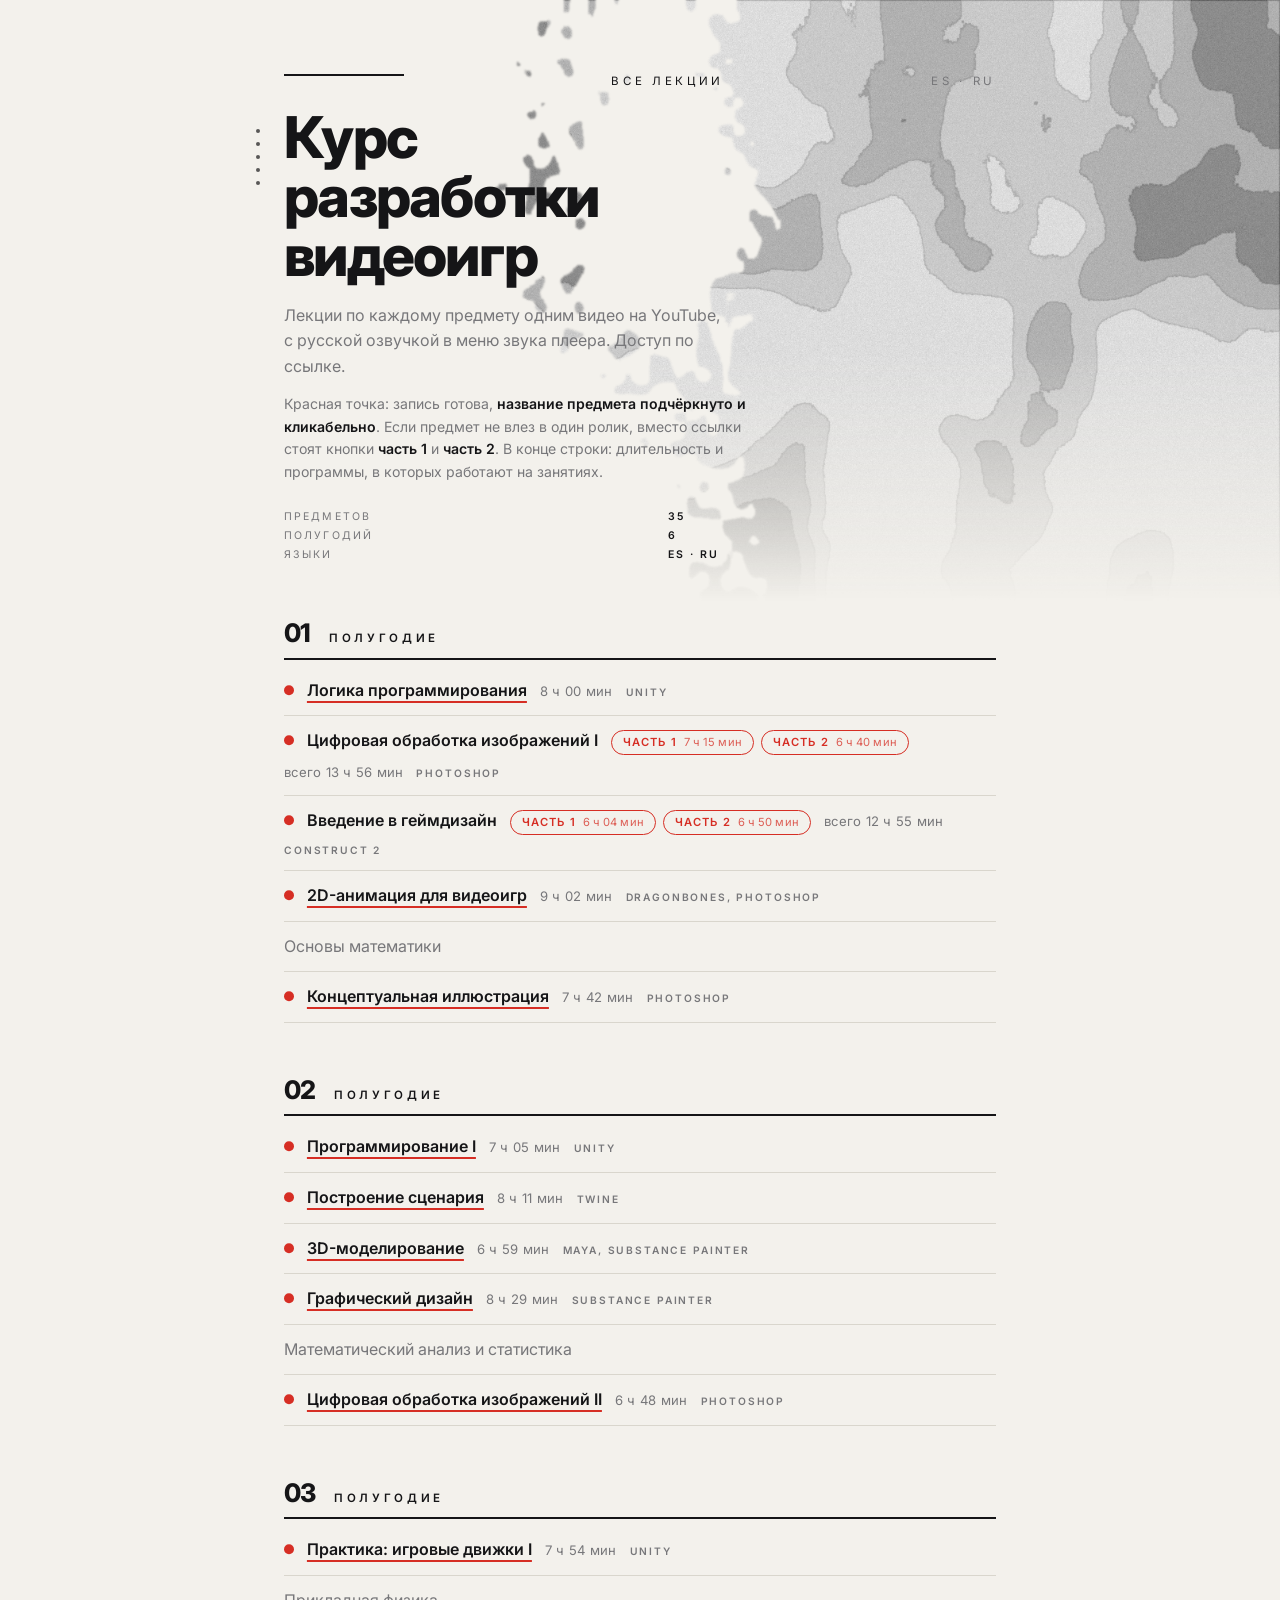
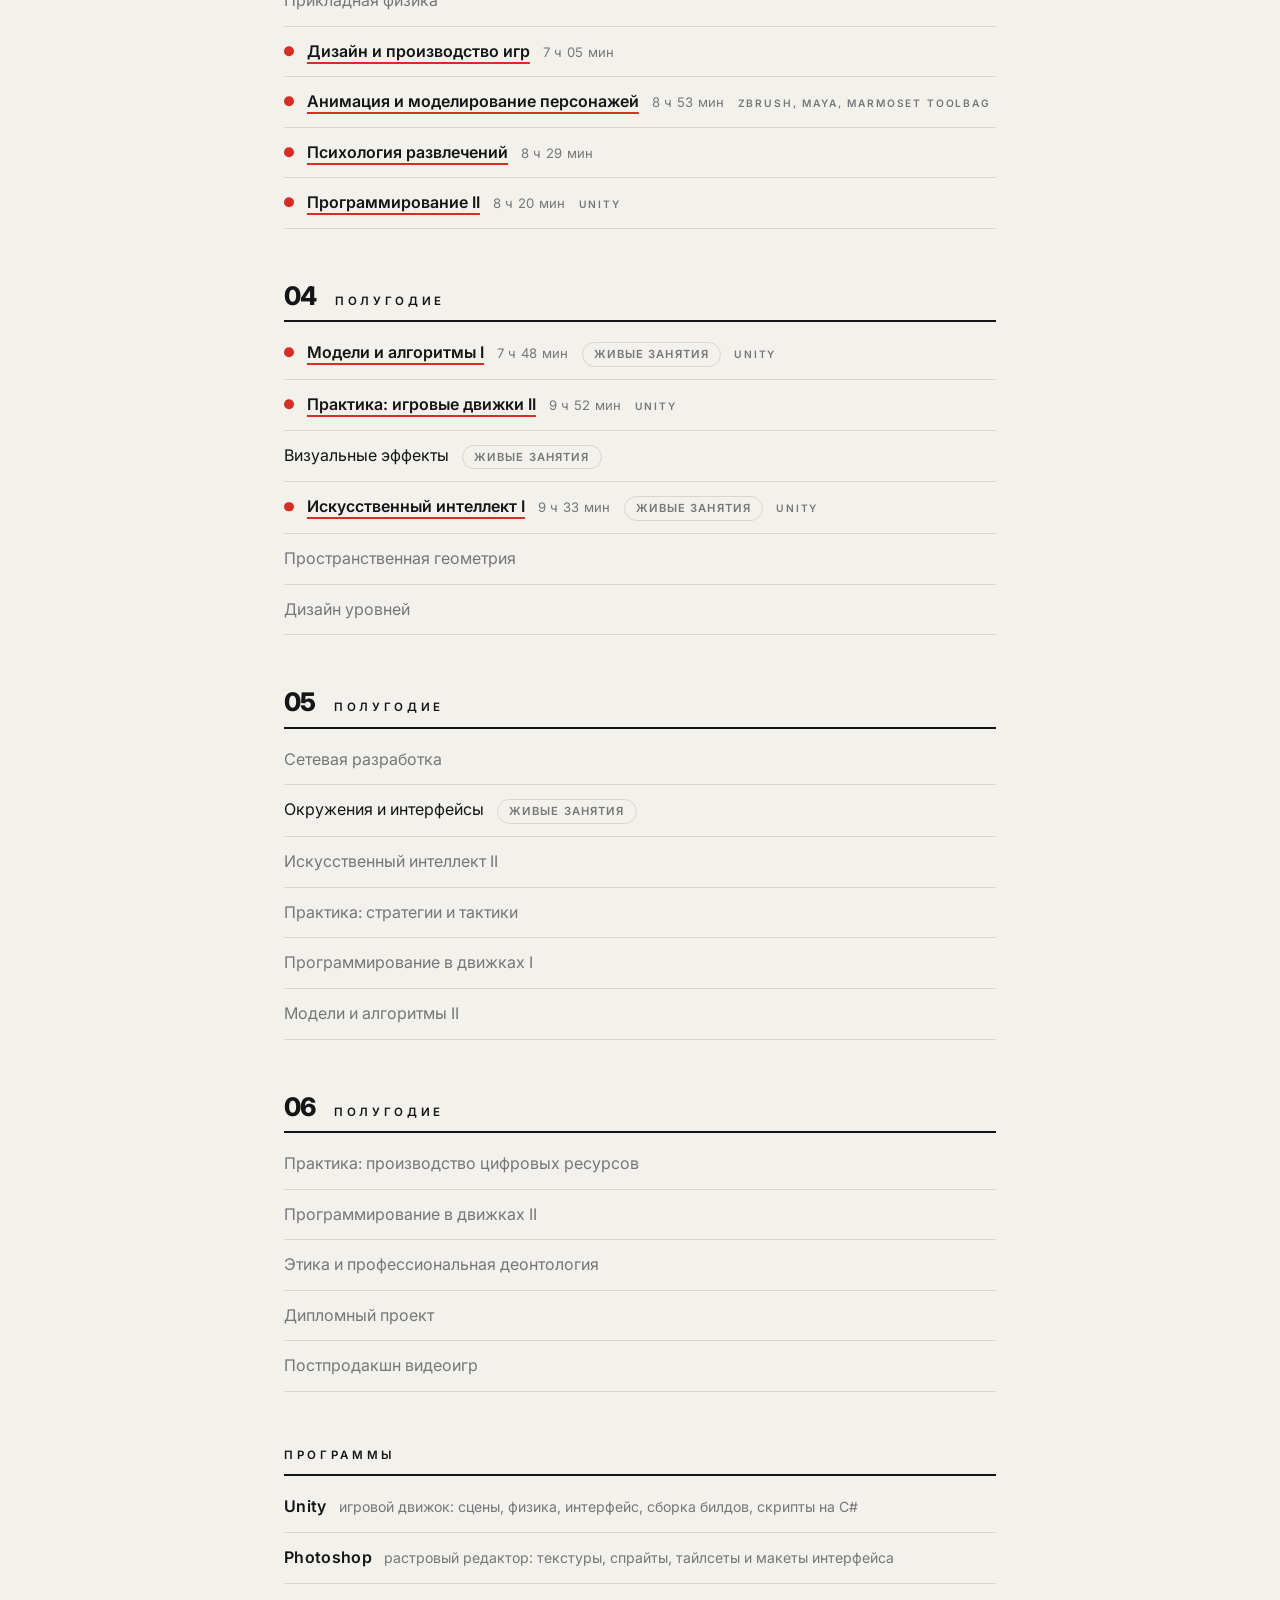
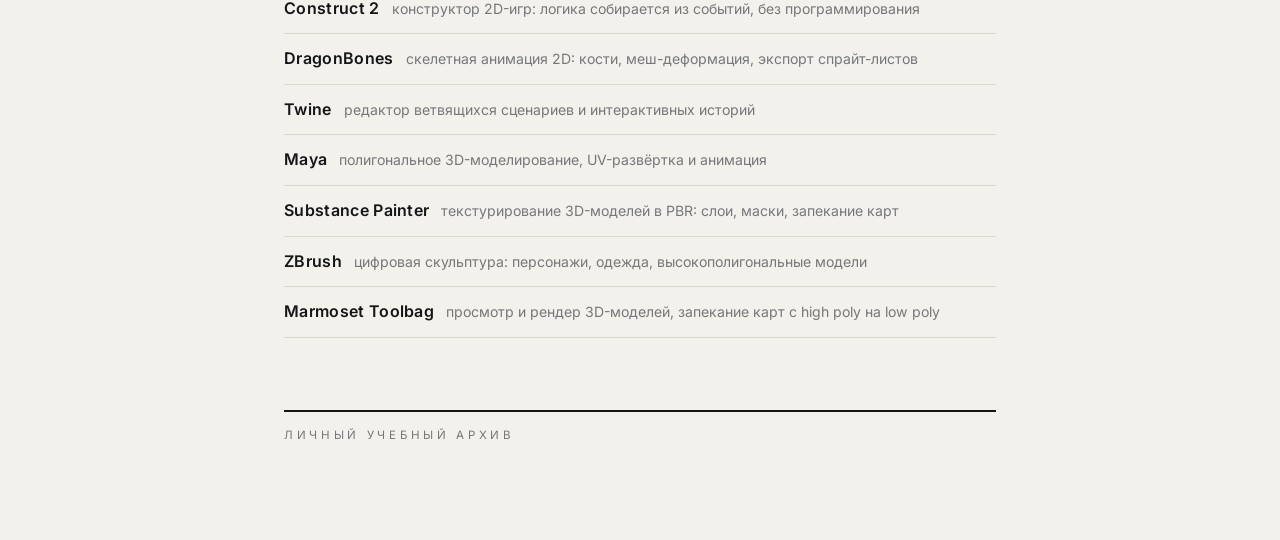
==== commit b73c69ae: "Страница: понятные кнопки частей, программы предмета, превью для ссылки - у предмета с видео названи" ====
--- a/docs/index.html
+++ b/docs/index.html
@@ -1,5 +1,9 @@
 <!doctype html><html lang="ru"><head><meta charset="utf-8"><meta name="viewport" content="width=device-width,initial-scale=1">
-<title>Курс разработки видеоигр</title><meta name="robots" content="noindex"><meta name="description" content="Записи курса разработки видеоигр: одно видео на предмет, русская озвучка в меню звука.">
+<title>Курс разработки видеоигр</title><meta name="robots" content="noindex"><meta name="description" content="Записи курса разработки видеоигр: 18 предметов, 157 часов лекций, русская озвучка в меню звука плеера.">
+<meta property="og:type" content="website"><meta property="og:title" content="Курс разработки видеоигр">
+<meta property="og:description" content="Записи курса разработки видеоигр: 18 предметов, 157 часов лекций, русская озвучка в меню звука плеера."><meta property="og:url" content="https://artrmiys.github.io/my_video_games_courses/">
+<meta property="og:image" content="https://artrmiys.github.io/my_video_games_courses/art/preview.png?v=373d91f4"><meta property="og:image:width" content="1200"><meta property="og:image:height" content="630">
+<meta property="og:locale" content="ru_RU"><meta name="twitter:card" content="summary_large_image">
 <link rel="preconnect" href="https://fonts.googleapis.com"><link rel="preconnect" href="https://fonts.gstatic.com" crossorigin>
 <link href="https://fonts.googleapis.com/css2?family=Inter:wght@400;600;800&display=swap" rel="stylesheet">
 <style>
@@ -17,18 +21,34 @@
 .kicker::before{content:"";display:block;width:120px;height:2px;background:var(--fg);margin-bottom:12px}
 .kicker span:last-child{color:var(--muted)}
 h1{position:relative;font-size:clamp(2.2rem,6vw,3.6rem);line-height:1.02;letter-spacing:-.03em;font-weight:800;margin:0 0 18px;max-width:11ch}
-.note{color:var(--muted);margin:0 0 26px;max-width:44ch}
+.note{color:var(--muted);margin:0 0 14px;max-width:44ch}
+.hint{font-size:.88rem;max-width:52ch;margin-bottom:26px}
+.hint b{font-weight:600;color:var(--fg)}
 section{margin:0 0 54px}
 h2{display:flex;align-items:baseline;gap:18px;font-size:.72rem;letter-spacing:.32em;text-transform:uppercase;font-weight:600;color:var(--fg);margin:0 0 6px;padding-bottom:10px;border-bottom:2px solid var(--fg)}
 h2 .n{font-size:1.6rem;letter-spacing:-.02em;font-weight:800;line-height:1}
+h2.plain{display:block}
 ul{list-style:none;margin:0;padding:0}
-li{display:flex;flex-wrap:wrap;gap:6px 14px;align-items:baseline;padding:11px 0;border-bottom:1px solid var(--line);color:var(--muted)}
+li{display:flex;flex-wrap:wrap;gap:7px 13px;align-items:baseline;padding:12px 0;border-bottom:1px solid var(--line);color:var(--muted)}
 li.on{color:var(--fg)}
 li.v{font-weight:600}
 li.v::before{content:"";width:.62em;height:.62em;border-radius:50%;background:var(--accent);flex:none;transform:translateY(-.05em)}
-a{color:inherit;text-decoration:none}a:hover{text-decoration:underline;text-decoration-color:var(--accent);text-underline-offset:4px}
-.dur,.live{font-size:.82rem;font-weight:400;color:var(--muted);letter-spacing:.02em}
-.live a{text-decoration:underline;text-decoration-color:var(--line);text-underline-offset:4px}
+a{color:inherit}
+a.name{text-decoration:underline;text-decoration-color:var(--accent);text-decoration-thickness:1.5px;text-underline-offset:5px}
+a.name:hover{color:var(--accent)}
+.parts,.live{display:inline-flex;flex-wrap:wrap;gap:7px}
+.parts a,.live a{display:inline-block;padding:3px 11px;border-radius:999px;font-size:.7rem;font-weight:600;letter-spacing:.1em;text-transform:uppercase;text-decoration:none;white-space:nowrap;line-height:1.5}
+.parts a{border:1.5px solid var(--accent);color:var(--accent);text-transform:none;letter-spacing:0}
+.parts a b{text-transform:uppercase;letter-spacing:.1em;font-weight:600}
+.parts a i{font-style:normal;font-weight:400;letter-spacing:.02em;opacity:.75;margin-left:7px}
+.parts a:hover{background:var(--accent);color:var(--bg)}
+.live a{border:1px solid var(--line);color:var(--muted)}
+.live a:hover{border-color:var(--fg);color:var(--fg)}
+.dur{font-size:.82rem;font-weight:400;color:var(--muted);letter-spacing:.02em}
+.apps{font-size:.64rem;font-weight:600;letter-spacing:.18em;text-transform:uppercase;color:var(--muted)}
+.tools li{gap:3px 12px;font-weight:400;color:var(--fg)}
+.tools b{font-weight:600;letter-spacing:.02em}
+.tools span{font-size:.88rem;color:var(--muted)}
 footer{margin-top:72px;padding-top:14px;border-top:2px solid var(--fg);font-size:.72rem;letter-spacing:.32em;text-transform:uppercase;color:var(--muted)}
 </style></head><body>
 <div class="art" aria-hidden="true"><img src="art/terrain.png" alt=""></div>
@@ -36,7 +56,8 @@
 <p class="kicker"><span>Все лекции</span><span>ES · RU</span></p>
 <h1><span class="dots"><i></i><i></i><i></i><i></i><i></i></span>Курс разработки видеоигр</h1>
 <p class="note">Лекции по каждому предмету одним видео на YouTube, с русской озвучкой в меню звука плеера. Доступ по ссылке.</p>
+<p class="note hint">Красная точка: запись готова, <b>название предмета подчёркнуто и кликабельно</b>. Если предмет не влез в один ролик, вместо ссылки стоят кнопки <b>часть 1</b> и <b>часть 2</b>. В конце строки: длительность и программы, в которых работают на занятиях.</p>
 <p class="meta"><span>Предметов</span><b>35</b><span>Полугодий</span><b>6</b><span>Языки</span><b>ES · RU</b></p>
-<section><h2><span class="n">01</span> полугодие</h2><ul><li class="on v"><a href="https://youtu.be/fgR0ETXkiZg">Логика программирования</a> <span class="dur">8 ч 00 мин</span></li><li class="on v">Цифровая обработка изображений I <span class="dur"><a href="https://youtu.be/VY8KmWpswE0">часть 1</a> <a href="https://youtu.be/qHTGFHq-7co">часть 2</a></span> <span class="dur">13 ч 56 мин</span></li><li class="on v">Введение в геймдизайн <span class="dur"><a href="https://youtu.be/Vll0YyFCJ08">часть 1</a> <a href="https://youtu.be/tZo6H21ErHQ">часть 2</a></span> <span class="dur">12 ч 55 мин</span></li><li class="on v"><a href="https://youtu.be/ZawezDs6-0E">2D-анимация для видеоигр</a> <span class="dur">9 ч 02 мин</span></li><li class="">Основы математики</li><li class="on v"><a href="https://youtu.be/xgeHxiVB_qM">Концептуальная иллюстрация</a> <span class="dur">7 ч 42 мин</span></li></ul></section><section><h2><span class="n">02</span> полугодие</h2><ul><li class="on v"><a href="https://youtu.be/xFIhP1hA8_s">Программирование I</a> <span class="dur">7 ч 05 мин</span></li><li class="on v"><a href="https://youtu.be/Yw6ELapvXRc">Построение сценария</a> <span class="dur">8 ч 11 мин</span></li><li class="on v"><a href="https://youtu.be/gLYpKsOlZko">3D-моделирование</a> <span class="dur">6 ч 59 мин</span></li><li class="on v"><a href="https://youtu.be/Uf-9NiUtM1w">Графический дизайн</a> <span class="dur">8 ч 29 мин</span></li><li class="">Математический анализ и статистика</li><li class="on v"><a href="https://youtu.be/GUMIyGXY1eU">Цифровая обработка изображений II</a> <span class="dur">6 ч 48 мин</span></li></ul></section><section><h2><span class="n">03</span> полугодие</h2><ul><li class="on v"><a href="https://youtu.be/yGnTajMfoE8">Практика: игровые движки I</a> <span class="dur">7 ч 54 мин</span></li><li class="">Прикладная физика</li><li class="on v"><a href="https://youtu.be/cGN4IAcxbZc">Дизайн и производство игр</a> <span class="dur">7 ч 05 мин</span></li><li class="on v"><a href="https://youtu.be/CrqQW2eK4fU">Анимация и моделирование персонажей</a> <span class="dur">8 ч 53 мин</span></li><li class="on v"><a href="https://youtu.be/Lp7jlCAtt8E">Психология развлечений</a> <span class="dur">8 ч 29 мин</span></li><li class="on v"><a href="https://youtu.be/muHuGG7HPXE">Программирование II</a> <span class="dur">8 ч 20 мин</span></li></ul></section><section><h2><span class="n">04</span> полугодие</h2><ul><li class="on v"><a href="https://youtu.be/gimzp3_j238">Модели и алгоритмы I</a> <span class="dur">7 ч 48 мин</span> <span class="live"><a href="https://www.youtube.com/playlist?list=PLfUCyj72xzGc">живые занятия</a></span></li><li class="on v"><a href="https://youtu.be/Q3xRrNuXQbc">Практика: игровые движки II</a> <span class="dur">9 ч 52 мин</span></li><li class="on">Визуальные эффекты <span class="live"><a href="https://www.youtube.com/playlist?list=PLfB6wzOuLDGY">живые занятия</a></span></li><li class="on v"><a href="https://youtu.be/gIorjqu5X2s">Искусственный интеллект I</a> <span class="dur">9 ч 33 мин</span> <span class="live"><a href="https://www.youtube.com/playlist?list=PLcG_PrKlxukc">живые занятия</a></span></li><li class="">Пространственная геометрия</li><li class="">Дизайн уровней</li></ul></section><section><h2><span class="n">05</span> полугодие</h2><ul><li class="">Сетевая разработка</li><li class="on">Окружения и интерфейсы <span class="live"><a href="https://www.youtube.com/playlist?list=PLcuEOKYtmsBU">живые занятия</a></span></li><li class="">Искусственный интеллект II</li><li class="">Практика: стратегии и тактики</li><li class="">Программирование в движках I</li><li class="">Модели и алгоритмы II</li></ul></section><section><h2><span class="n">06</span> полугодие</h2><ul><li class="">Практика: производство цифровых ресурсов</li><li class="">Программирование в движках II</li><li class="">Этика и профессиональная деонтология</li><li class="">Дипломный проект</li><li class="">Постпродакшн видеоигр</li></ul></section>
+<section><h2><span class="n">01</span> полугодие</h2><ul><li class="on v"><a class="name" href="https://youtu.be/fgR0ETXkiZg">Логика программирования</a> <span class="dur">8 ч 00 мин</span> <span class="apps">Unity</span></li><li class="on v"><span class="name">Цифровая обработка изображений I</span> <span class="parts"><a href="https://youtu.be/VY8KmWpswE0"><b>часть 1</b><i>7 ч 15 мин</i></a><a href="https://youtu.be/qHTGFHq-7co"><b>часть 2</b><i>6 ч 40 мин</i></a></span> <span class="dur">всего 13 ч 56 мин</span> <span class="apps">Photoshop</span></li><li class="on v"><span class="name">Введение в геймдизайн</span> <span class="parts"><a href="https://youtu.be/Vll0YyFCJ08"><b>часть 1</b><i>6 ч 04 мин</i></a><a href="https://youtu.be/tZo6H21ErHQ"><b>часть 2</b><i>6 ч 50 мин</i></a></span> <span class="dur">всего 12 ч 55 мин</span> <span class="apps">Construct 2</span></li><li class="on v"><a class="name" href="https://youtu.be/ZawezDs6-0E">2D-анимация для видеоигр</a> <span class="dur">9 ч 02 мин</span> <span class="apps">DragonBones, Photoshop</span></li><li class=""><span class="name">Основы математики</span></li><li class="on v"><a class="name" href="https://youtu.be/xgeHxiVB_qM">Концептуальная иллюстрация</a> <span class="dur">7 ч 42 мин</span> <span class="apps">Photoshop</span></li></ul></section><section><h2><span class="n">02</span> полугодие</h2><ul><li class="on v"><a class="name" href="https://youtu.be/xFIhP1hA8_s">Программирование I</a> <span class="dur">7 ч 05 мин</span> <span class="apps">Unity</span></li><li class="on v"><a class="name" href="https://youtu.be/Yw6ELapvXRc">Построение сценария</a> <span class="dur">8 ч 11 мин</span> <span class="apps">Twine</span></li><li class="on v"><a class="name" href="https://youtu.be/gLYpKsOlZko">3D-моделирование</a> <span class="dur">6 ч 59 мин</span> <span class="apps">Maya, Substance Painter</span></li><li class="on v"><a class="name" href="https://youtu.be/Uf-9NiUtM1w">Графический дизайн</a> <span class="dur">8 ч 29 мин</span> <span class="apps">Substance Painter</span></li><li class=""><span class="name">Математический анализ и статистика</span></li><li class="on v"><a class="name" href="https://youtu.be/GUMIyGXY1eU">Цифровая обработка изображений II</a> <span class="dur">6 ч 48 мин</span> <span class="apps">Photoshop</span></li></ul></section><section><h2><span class="n">03</span> полугодие</h2><ul><li class="on v"><a class="name" href="https://youtu.be/yGnTajMfoE8">Практика: игровые движки I</a> <span class="dur">7 ч 54 мин</span> <span class="apps">Unity</span></li><li class=""><span class="name">Прикладная физика</span></li><li class="on v"><a class="name" href="https://youtu.be/cGN4IAcxbZc">Дизайн и производство игр</a> <span class="dur">7 ч 05 мин</span></li><li class="on v"><a class="name" href="https://youtu.be/CrqQW2eK4fU">Анимация и моделирование персонажей</a> <span class="dur">8 ч 53 мин</span> <span class="apps">ZBrush, Maya, Marmoset Toolbag</span></li><li class="on v"><a class="name" href="https://youtu.be/Lp7jlCAtt8E">Психология развлечений</a> <span class="dur">8 ч 29 мин</span></li><li class="on v"><a class="name" href="https://youtu.be/muHuGG7HPXE">Программирование II</a> <span class="dur">8 ч 20 мин</span> <span class="apps">Unity</span></li></ul></section><section><h2><span class="n">04</span> полугодие</h2><ul><li class="on v"><a class="name" href="https://youtu.be/gimzp3_j238">Модели и алгоритмы I</a> <span class="dur">7 ч 48 мин</span> <span class="live"><a href="https://www.youtube.com/playlist?list=PLfUCyj72xzGc">живые занятия</a></span> <span class="apps">Unity</span></li><li class="on v"><a class="name" href="https://youtu.be/Q3xRrNuXQbc">Практика: игровые движки II</a> <span class="dur">9 ч 52 мин</span> <span class="apps">Unity</span></li><li class="on"><span class="name">Визуальные эффекты</span> <span class="live"><a href="https://www.youtube.com/playlist?list=PLfB6wzOuLDGY">живые занятия</a></span></li><li class="on v"><a class="name" href="https://youtu.be/gIorjqu5X2s">Искусственный интеллект I</a> <span class="dur">9 ч 33 мин</span> <span class="live"><a href="https://www.youtube.com/playlist?list=PLcG_PrKlxukc">живые занятия</a></span> <span class="apps">Unity</span></li><li class=""><span class="name">Пространственная геометрия</span></li><li class=""><span class="name">Дизайн уровней</span></li></ul></section><section><h2><span class="n">05</span> полугодие</h2><ul><li class=""><span class="name">Сетевая разработка</span></li><li class="on"><span class="name">Окружения и интерфейсы</span> <span class="live"><a href="https://www.youtube.com/playlist?list=PLcuEOKYtmsBU">живые занятия</a></span></li><li class=""><span class="name">Искусственный интеллект II</span></li><li class=""><span class="name">Практика: стратегии и тактики</span></li><li class=""><span class="name">Программирование в движках I</span></li><li class=""><span class="name">Модели и алгоритмы II</span></li></ul></section><section><h2><span class="n">06</span> полугодие</h2><ul><li class=""><span class="name">Практика: производство цифровых ресурсов</span></li><li class=""><span class="name">Программирование в движках II</span></li><li class=""><span class="name">Этика и профессиональная деонтология</span></li><li class=""><span class="name">Дипломный проект</span></li><li class=""><span class="name">Постпродакшн видеоигр</span></li></ul></section><section class="tools"><h2 class="plain">Программы</h2><ul><li><b>Unity</b> <span>игровой движок: сцены, физика, интерфейс, сборка билдов, скрипты на C#</span></li><li><b>Photoshop</b> <span>растровый редактор: текстуры, спрайты, тайлсеты и макеты интерфейса</span></li><li><b>Construct 2</b> <span>конструктор 2D-игр: логика собирается из событий, без программирования</span></li><li><b>DragonBones</b> <span>скелетная анимация 2D: кости, меш-деформация, экспорт спрайт-листов</span></li><li><b>Twine</b> <span>редактор ветвящихся сценариев и интерактивных историй</span></li><li><b>Maya</b> <span>полигональное 3D-моделирование, UV-развёртка и анимация</span></li><li><b>Substance Painter</b> <span>текстурирование 3D-моделей в PBR: слои, маски, запекание карт</span></li><li><b>ZBrush</b> <span>цифровая скульптура: персонажи, одежда, высокополигональные модели</span></li><li><b>Marmoset Toolbag</b> <span>просмотр и рендер 3D-моделей, запекание карт с high poly на low poly</span></li></ul></section>
 <footer>Личный учебный архив</footer>
 </main></body></html>
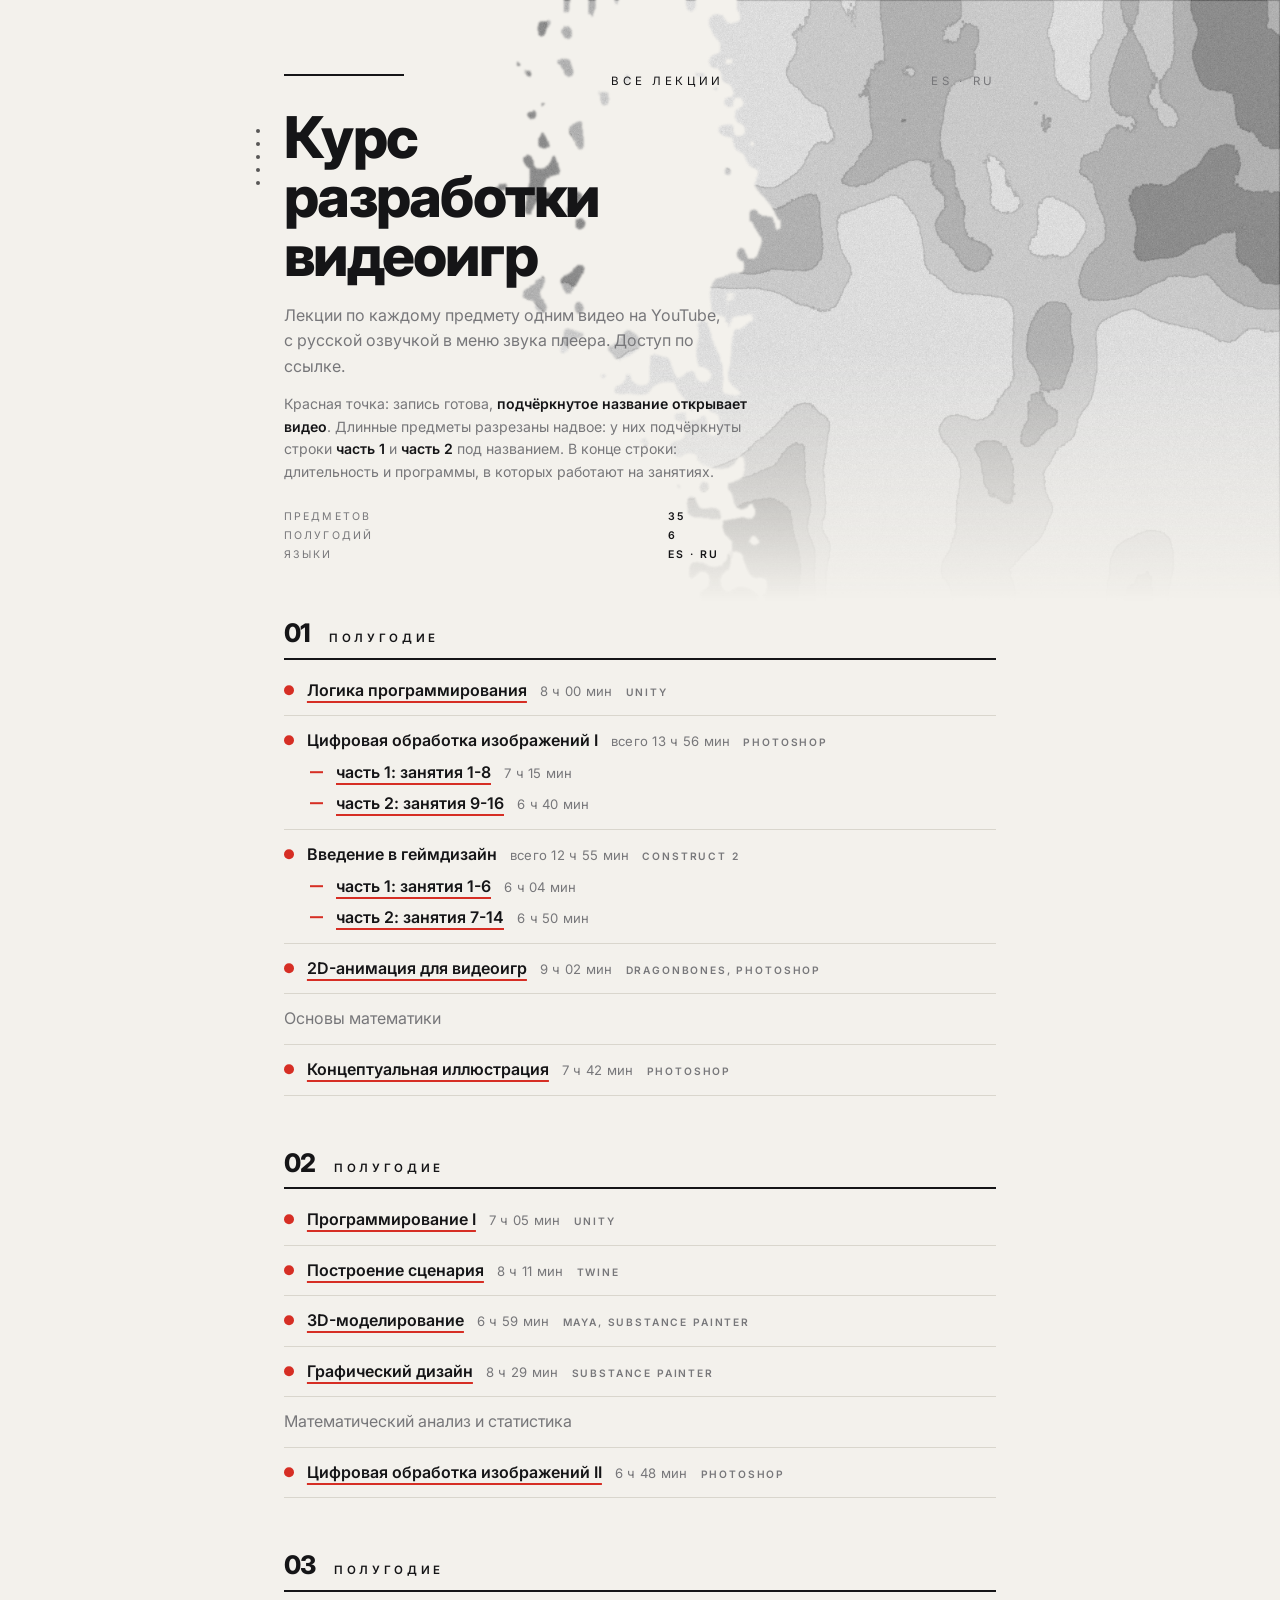
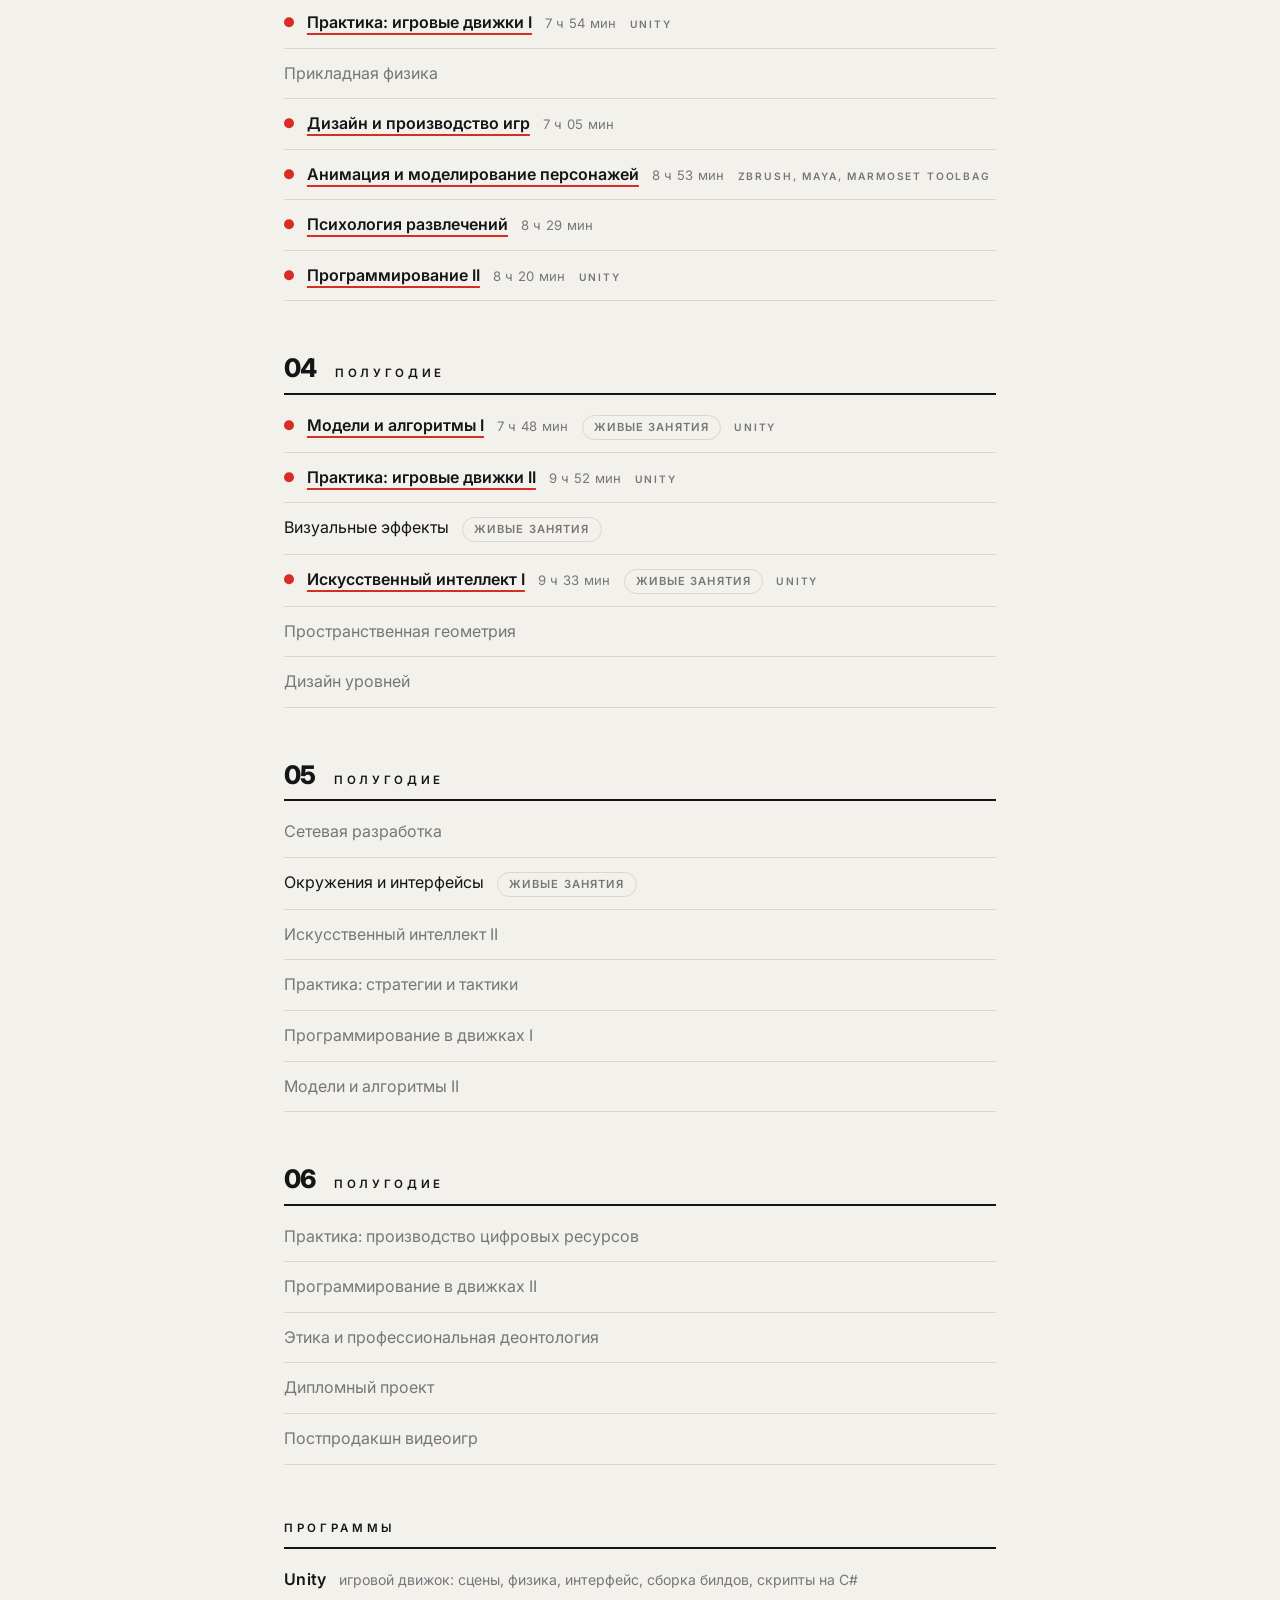
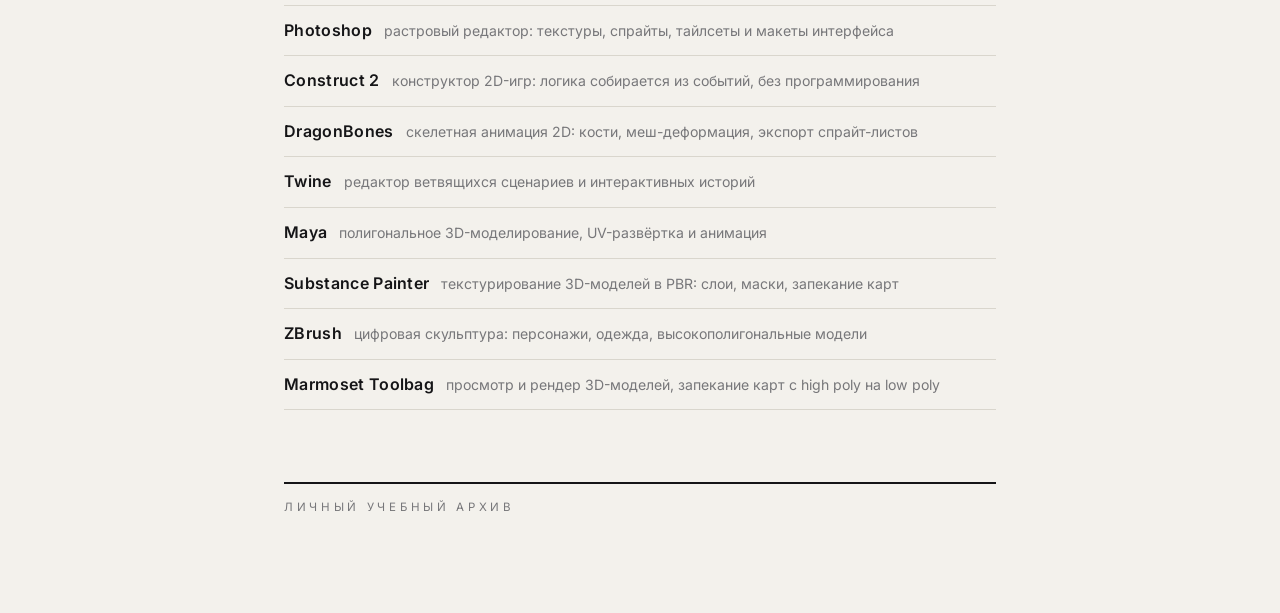
==== commit df3c0df6: "Части предмета: отдельной строкой, обычной ссылкой Мелкие кнопки «часть 1 / часть 2» в строке предме" ====
--- a/docs/index.html
+++ b/docs/index.html
@@ -36,14 +36,12 @@
 a{color:inherit}
 a.name{text-decoration:underline;text-decoration-color:var(--accent);text-decoration-thickness:1.5px;text-underline-offset:5px}
 a.name:hover{color:var(--accent)}
-.parts,.live{display:inline-flex;flex-wrap:wrap;gap:7px}
-.parts a,.live a{display:inline-block;padding:3px 11px;border-radius:999px;font-size:.7rem;font-weight:600;letter-spacing:.1em;text-transform:uppercase;text-decoration:none;white-space:nowrap;line-height:1.5}
-.parts a{border:1.5px solid var(--accent);color:var(--accent);text-transform:none;letter-spacing:0}
-.parts a b{text-transform:uppercase;letter-spacing:.1em;font-weight:600}
-.parts a i{font-style:normal;font-weight:400;letter-spacing:.02em;opacity:.75;margin-left:7px}
-.parts a:hover{background:var(--accent);color:var(--bg)}
-.live a{border:1px solid var(--line);color:var(--muted)}
+.live{display:inline-flex;flex-wrap:wrap;gap:7px}
+.live a{display:inline-block;padding:3px 11px;border-radius:999px;font-size:.7rem;font-weight:600;letter-spacing:.1em;text-transform:uppercase;text-decoration:none;white-space:nowrap;line-height:1.5;border:1px solid var(--line);color:var(--muted)}
 .live a:hover{border-color:var(--fg);color:var(--fg)}
+li.nb{border-bottom:none;padding-bottom:3px}
+li.part{padding-top:3px;padding-left:26px;color:var(--fg);font-weight:600}
+li.part::before{content:"";width:13px;height:2px;background:var(--accent);flex:none;transform:translateY(-.3em)}
 .dur{font-size:.82rem;font-weight:400;color:var(--muted);letter-spacing:.02em}
 .apps{font-size:.64rem;font-weight:600;letter-spacing:.18em;text-transform:uppercase;color:var(--muted)}
 .tools li{gap:3px 12px;font-weight:400;color:var(--fg)}
@@ -56,8 +54,8 @@
 <p class="kicker"><span>Все лекции</span><span>ES · RU</span></p>
 <h1><span class="dots"><i></i><i></i><i></i><i></i><i></i></span>Курс разработки видеоигр</h1>
 <p class="note">Лекции по каждому предмету одним видео на YouTube, с русской озвучкой в меню звука плеера. Доступ по ссылке.</p>
-<p class="note hint">Красная точка: запись готова, <b>название предмета подчёркнуто и кликабельно</b>. Если предмет не влез в один ролик, вместо ссылки стоят кнопки <b>часть 1</b> и <b>часть 2</b>. В конце строки: длительность и программы, в которых работают на занятиях.</p>
+<p class="note hint">Красная точка: запись готова, <b>подчёркнутое название открывает видео</b>. Длинные предметы разрезаны надвое: у них подчёркнуты строки <b>часть 1</b> и <b>часть 2</b> под названием. В конце строки: длительность и программы, в которых работают на занятиях.</p>
 <p class="meta"><span>Предметов</span><b>35</b><span>Полугодий</span><b>6</b><span>Языки</span><b>ES · RU</b></p>
-<section><h2><span class="n">01</span> полугодие</h2><ul><li class="on v"><a class="name" href="https://youtu.be/fgR0ETXkiZg">Логика программирования</a> <span class="dur">8 ч 00 мин</span> <span class="apps">Unity</span></li><li class="on v"><span class="name">Цифровая обработка изображений I</span> <span class="parts"><a href="https://youtu.be/VY8KmWpswE0"><b>часть 1</b><i>7 ч 15 мин</i></a><a href="https://youtu.be/qHTGFHq-7co"><b>часть 2</b><i>6 ч 40 мин</i></a></span> <span class="dur">всего 13 ч 56 мин</span> <span class="apps">Photoshop</span></li><li class="on v"><span class="name">Введение в геймдизайн</span> <span class="parts"><a href="https://youtu.be/Vll0YyFCJ08"><b>часть 1</b><i>6 ч 04 мин</i></a><a href="https://youtu.be/tZo6H21ErHQ"><b>часть 2</b><i>6 ч 50 мин</i></a></span> <span class="dur">всего 12 ч 55 мин</span> <span class="apps">Construct 2</span></li><li class="on v"><a class="name" href="https://youtu.be/ZawezDs6-0E">2D-анимация для видеоигр</a> <span class="dur">9 ч 02 мин</span> <span class="apps">DragonBones, Photoshop</span></li><li class=""><span class="name">Основы математики</span></li><li class="on v"><a class="name" href="https://youtu.be/xgeHxiVB_qM">Концептуальная иллюстрация</a> <span class="dur">7 ч 42 мин</span> <span class="apps">Photoshop</span></li></ul></section><section><h2><span class="n">02</span> полугодие</h2><ul><li class="on v"><a class="name" href="https://youtu.be/xFIhP1hA8_s">Программирование I</a> <span class="dur">7 ч 05 мин</span> <span class="apps">Unity</span></li><li class="on v"><a class="name" href="https://youtu.be/Yw6ELapvXRc">Построение сценария</a> <span class="dur">8 ч 11 мин</span> <span class="apps">Twine</span></li><li class="on v"><a class="name" href="https://youtu.be/gLYpKsOlZko">3D-моделирование</a> <span class="dur">6 ч 59 мин</span> <span class="apps">Maya, Substance Painter</span></li><li class="on v"><a class="name" href="https://youtu.be/Uf-9NiUtM1w">Графический дизайн</a> <span class="dur">8 ч 29 мин</span> <span class="apps">Substance Painter</span></li><li class=""><span class="name">Математический анализ и статистика</span></li><li class="on v"><a class="name" href="https://youtu.be/GUMIyGXY1eU">Цифровая обработка изображений II</a> <span class="dur">6 ч 48 мин</span> <span class="apps">Photoshop</span></li></ul></section><section><h2><span class="n">03</span> полугодие</h2><ul><li class="on v"><a class="name" href="https://youtu.be/yGnTajMfoE8">Практика: игровые движки I</a> <span class="dur">7 ч 54 мин</span> <span class="apps">Unity</span></li><li class=""><span class="name">Прикладная физика</span></li><li class="on v"><a class="name" href="https://youtu.be/cGN4IAcxbZc">Дизайн и производство игр</a> <span class="dur">7 ч 05 мин</span></li><li class="on v"><a class="name" href="https://youtu.be/CrqQW2eK4fU">Анимация и моделирование персонажей</a> <span class="dur">8 ч 53 мин</span> <span class="apps">ZBrush, Maya, Marmoset Toolbag</span></li><li class="on v"><a class="name" href="https://youtu.be/Lp7jlCAtt8E">Психология развлечений</a> <span class="dur">8 ч 29 мин</span></li><li class="on v"><a class="name" href="https://youtu.be/muHuGG7HPXE">Программирование II</a> <span class="dur">8 ч 20 мин</span> <span class="apps">Unity</span></li></ul></section><section><h2><span class="n">04</span> полугодие</h2><ul><li class="on v"><a class="name" href="https://youtu.be/gimzp3_j238">Модели и алгоритмы I</a> <span class="dur">7 ч 48 мин</span> <span class="live"><a href="https://www.youtube.com/playlist?list=PLfUCyj72xzGc">живые занятия</a></span> <span class="apps">Unity</span></li><li class="on v"><a class="name" href="https://youtu.be/Q3xRrNuXQbc">Практика: игровые движки II</a> <span class="dur">9 ч 52 мин</span> <span class="apps">Unity</span></li><li class="on"><span class="name">Визуальные эффекты</span> <span class="live"><a href="https://www.youtube.com/playlist?list=PLfB6wzOuLDGY">живые занятия</a></span></li><li class="on v"><a class="name" href="https://youtu.be/gIorjqu5X2s">Искусственный интеллект I</a> <span class="dur">9 ч 33 мин</span> <span class="live"><a href="https://www.youtube.com/playlist?list=PLcG_PrKlxukc">живые занятия</a></span> <span class="apps">Unity</span></li><li class=""><span class="name">Пространственная геометрия</span></li><li class=""><span class="name">Дизайн уровней</span></li></ul></section><section><h2><span class="n">05</span> полугодие</h2><ul><li class=""><span class="name">Сетевая разработка</span></li><li class="on"><span class="name">Окружения и интерфейсы</span> <span class="live"><a href="https://www.youtube.com/playlist?list=PLcuEOKYtmsBU">живые занятия</a></span></li><li class=""><span class="name">Искусственный интеллект II</span></li><li class=""><span class="name">Практика: стратегии и тактики</span></li><li class=""><span class="name">Программирование в движках I</span></li><li class=""><span class="name">Модели и алгоритмы II</span></li></ul></section><section><h2><span class="n">06</span> полугодие</h2><ul><li class=""><span class="name">Практика: производство цифровых ресурсов</span></li><li class=""><span class="name">Программирование в движках II</span></li><li class=""><span class="name">Этика и профессиональная деонтология</span></li><li class=""><span class="name">Дипломный проект</span></li><li class=""><span class="name">Постпродакшн видеоигр</span></li></ul></section><section class="tools"><h2 class="plain">Программы</h2><ul><li><b>Unity</b> <span>игровой движок: сцены, физика, интерфейс, сборка билдов, скрипты на C#</span></li><li><b>Photoshop</b> <span>растровый редактор: текстуры, спрайты, тайлсеты и макеты интерфейса</span></li><li><b>Construct 2</b> <span>конструктор 2D-игр: логика собирается из событий, без программирования</span></li><li><b>DragonBones</b> <span>скелетная анимация 2D: кости, меш-деформация, экспорт спрайт-листов</span></li><li><b>Twine</b> <span>редактор ветвящихся сценариев и интерактивных историй</span></li><li><b>Maya</b> <span>полигональное 3D-моделирование, UV-развёртка и анимация</span></li><li><b>Substance Painter</b> <span>текстурирование 3D-моделей в PBR: слои, маски, запекание карт</span></li><li><b>ZBrush</b> <span>цифровая скульптура: персонажи, одежда, высокополигональные модели</span></li><li><b>Marmoset Toolbag</b> <span>просмотр и рендер 3D-моделей, запекание карт с high poly на low poly</span></li></ul></section>
+<section><h2><span class="n">01</span> полугодие</h2><ul><li class="on v"><a class="name" href="https://youtu.be/fgR0ETXkiZg">Логика программирования</a> <span class="dur">8 ч 00 мин</span> <span class="apps">Unity</span></li><li class="on v nb"><span class="name">Цифровая обработка изображений I</span> <span class="dur">всего 13 ч 56 мин</span> <span class="apps">Photoshop</span></li><li class="on part nb"><a class="name" href="https://youtu.be/VY8KmWpswE0">часть 1: занятия 1-8</a> <span class="dur">7 ч 15 мин</span></li><li class="on part"><a class="name" href="https://youtu.be/qHTGFHq-7co">часть 2: занятия 9-16</a> <span class="dur">6 ч 40 мин</span></li><li class="on v nb"><span class="name">Введение в геймдизайн</span> <span class="dur">всего 12 ч 55 мин</span> <span class="apps">Construct 2</span></li><li class="on part nb"><a class="name" href="https://youtu.be/Vll0YyFCJ08">часть 1: занятия 1-6</a> <span class="dur">6 ч 04 мин</span></li><li class="on part"><a class="name" href="https://youtu.be/tZo6H21ErHQ">часть 2: занятия 7-14</a> <span class="dur">6 ч 50 мин</span></li><li class="on v"><a class="name" href="https://youtu.be/ZawezDs6-0E">2D-анимация для видеоигр</a> <span class="dur">9 ч 02 мин</span> <span class="apps">DragonBones, Photoshop</span></li><li class=""><span class="name">Основы математики</span></li><li class="on v"><a class="name" href="https://youtu.be/xgeHxiVB_qM">Концептуальная иллюстрация</a> <span class="dur">7 ч 42 мин</span> <span class="apps">Photoshop</span></li></ul></section><section><h2><span class="n">02</span> полугодие</h2><ul><li class="on v"><a class="name" href="https://youtu.be/xFIhP1hA8_s">Программирование I</a> <span class="dur">7 ч 05 мин</span> <span class="apps">Unity</span></li><li class="on v"><a class="name" href="https://youtu.be/Yw6ELapvXRc">Построение сценария</a> <span class="dur">8 ч 11 мин</span> <span class="apps">Twine</span></li><li class="on v"><a class="name" href="https://youtu.be/gLYpKsOlZko">3D-моделирование</a> <span class="dur">6 ч 59 мин</span> <span class="apps">Maya, Substance Painter</span></li><li class="on v"><a class="name" href="https://youtu.be/Uf-9NiUtM1w">Графический дизайн</a> <span class="dur">8 ч 29 мин</span> <span class="apps">Substance Painter</span></li><li class=""><span class="name">Математический анализ и статистика</span></li><li class="on v"><a class="name" href="https://youtu.be/GUMIyGXY1eU">Цифровая обработка изображений II</a> <span class="dur">6 ч 48 мин</span> <span class="apps">Photoshop</span></li></ul></section><section><h2><span class="n">03</span> полугодие</h2><ul><li class="on v"><a class="name" href="https://youtu.be/yGnTajMfoE8">Практика: игровые движки I</a> <span class="dur">7 ч 54 мин</span> <span class="apps">Unity</span></li><li class=""><span class="name">Прикладная физика</span></li><li class="on v"><a class="name" href="https://youtu.be/cGN4IAcxbZc">Дизайн и производство игр</a> <span class="dur">7 ч 05 мин</span></li><li class="on v"><a class="name" href="https://youtu.be/CrqQW2eK4fU">Анимация и моделирование персонажей</a> <span class="dur">8 ч 53 мин</span> <span class="apps">ZBrush, Maya, Marmoset Toolbag</span></li><li class="on v"><a class="name" href="https://youtu.be/Lp7jlCAtt8E">Психология развлечений</a> <span class="dur">8 ч 29 мин</span></li><li class="on v"><a class="name" href="https://youtu.be/muHuGG7HPXE">Программирование II</a> <span class="dur">8 ч 20 мин</span> <span class="apps">Unity</span></li></ul></section><section><h2><span class="n">04</span> полугодие</h2><ul><li class="on v"><a class="name" href="https://youtu.be/gimzp3_j238">Модели и алгоритмы I</a> <span class="dur">7 ч 48 мин</span> <span class="live"><a href="https://www.youtube.com/playlist?list=PLfUCyj72xzGc">живые занятия</a></span> <span class="apps">Unity</span></li><li class="on v"><a class="name" href="https://youtu.be/Q3xRrNuXQbc">Практика: игровые движки II</a> <span class="dur">9 ч 52 мин</span> <span class="apps">Unity</span></li><li class="on"><span class="name">Визуальные эффекты</span> <span class="live"><a href="https://www.youtube.com/playlist?list=PLfB6wzOuLDGY">живые занятия</a></span></li><li class="on v"><a class="name" href="https://youtu.be/gIorjqu5X2s">Искусственный интеллект I</a> <span class="dur">9 ч 33 мин</span> <span class="live"><a href="https://www.youtube.com/playlist?list=PLcG_PrKlxukc">живые занятия</a></span> <span class="apps">Unity</span></li><li class=""><span class="name">Пространственная геометрия</span></li><li class=""><span class="name">Дизайн уровней</span></li></ul></section><section><h2><span class="n">05</span> полугодие</h2><ul><li class=""><span class="name">Сетевая разработка</span></li><li class="on"><span class="name">Окружения и интерфейсы</span> <span class="live"><a href="https://www.youtube.com/playlist?list=PLcuEOKYtmsBU">живые занятия</a></span></li><li class=""><span class="name">Искусственный интеллект II</span></li><li class=""><span class="name">Практика: стратегии и тактики</span></li><li class=""><span class="name">Программирование в движках I</span></li><li class=""><span class="name">Модели и алгоритмы II</span></li></ul></section><section><h2><span class="n">06</span> полугодие</h2><ul><li class=""><span class="name">Практика: производство цифровых ресурсов</span></li><li class=""><span class="name">Программирование в движках II</span></li><li class=""><span class="name">Этика и профессиональная деонтология</span></li><li class=""><span class="name">Дипломный проект</span></li><li class=""><span class="name">Постпродакшн видеоигр</span></li></ul></section><section class="tools"><h2 class="plain">Программы</h2><ul><li><b>Unity</b> <span>игровой движок: сцены, физика, интерфейс, сборка билдов, скрипты на C#</span></li><li><b>Photoshop</b> <span>растровый редактор: текстуры, спрайты, тайлсеты и макеты интерфейса</span></li><li><b>Construct 2</b> <span>конструктор 2D-игр: логика собирается из событий, без программирования</span></li><li><b>DragonBones</b> <span>скелетная анимация 2D: кости, меш-деформация, экспорт спрайт-листов</span></li><li><b>Twine</b> <span>редактор ветвящихся сценариев и интерактивных историй</span></li><li><b>Maya</b> <span>полигональное 3D-моделирование, UV-развёртка и анимация</span></li><li><b>Substance Painter</b> <span>текстурирование 3D-моделей в PBR: слои, маски, запекание карт</span></li><li><b>ZBrush</b> <span>цифровая скульптура: персонажи, одежда, высокополигональные модели</span></li><li><b>Marmoset Toolbag</b> <span>просмотр и рендер 3D-моделей, запекание карт с high poly на low poly</span></li></ul></section>
 <footer>Личный учебный архив</footer>
 </main></body></html>
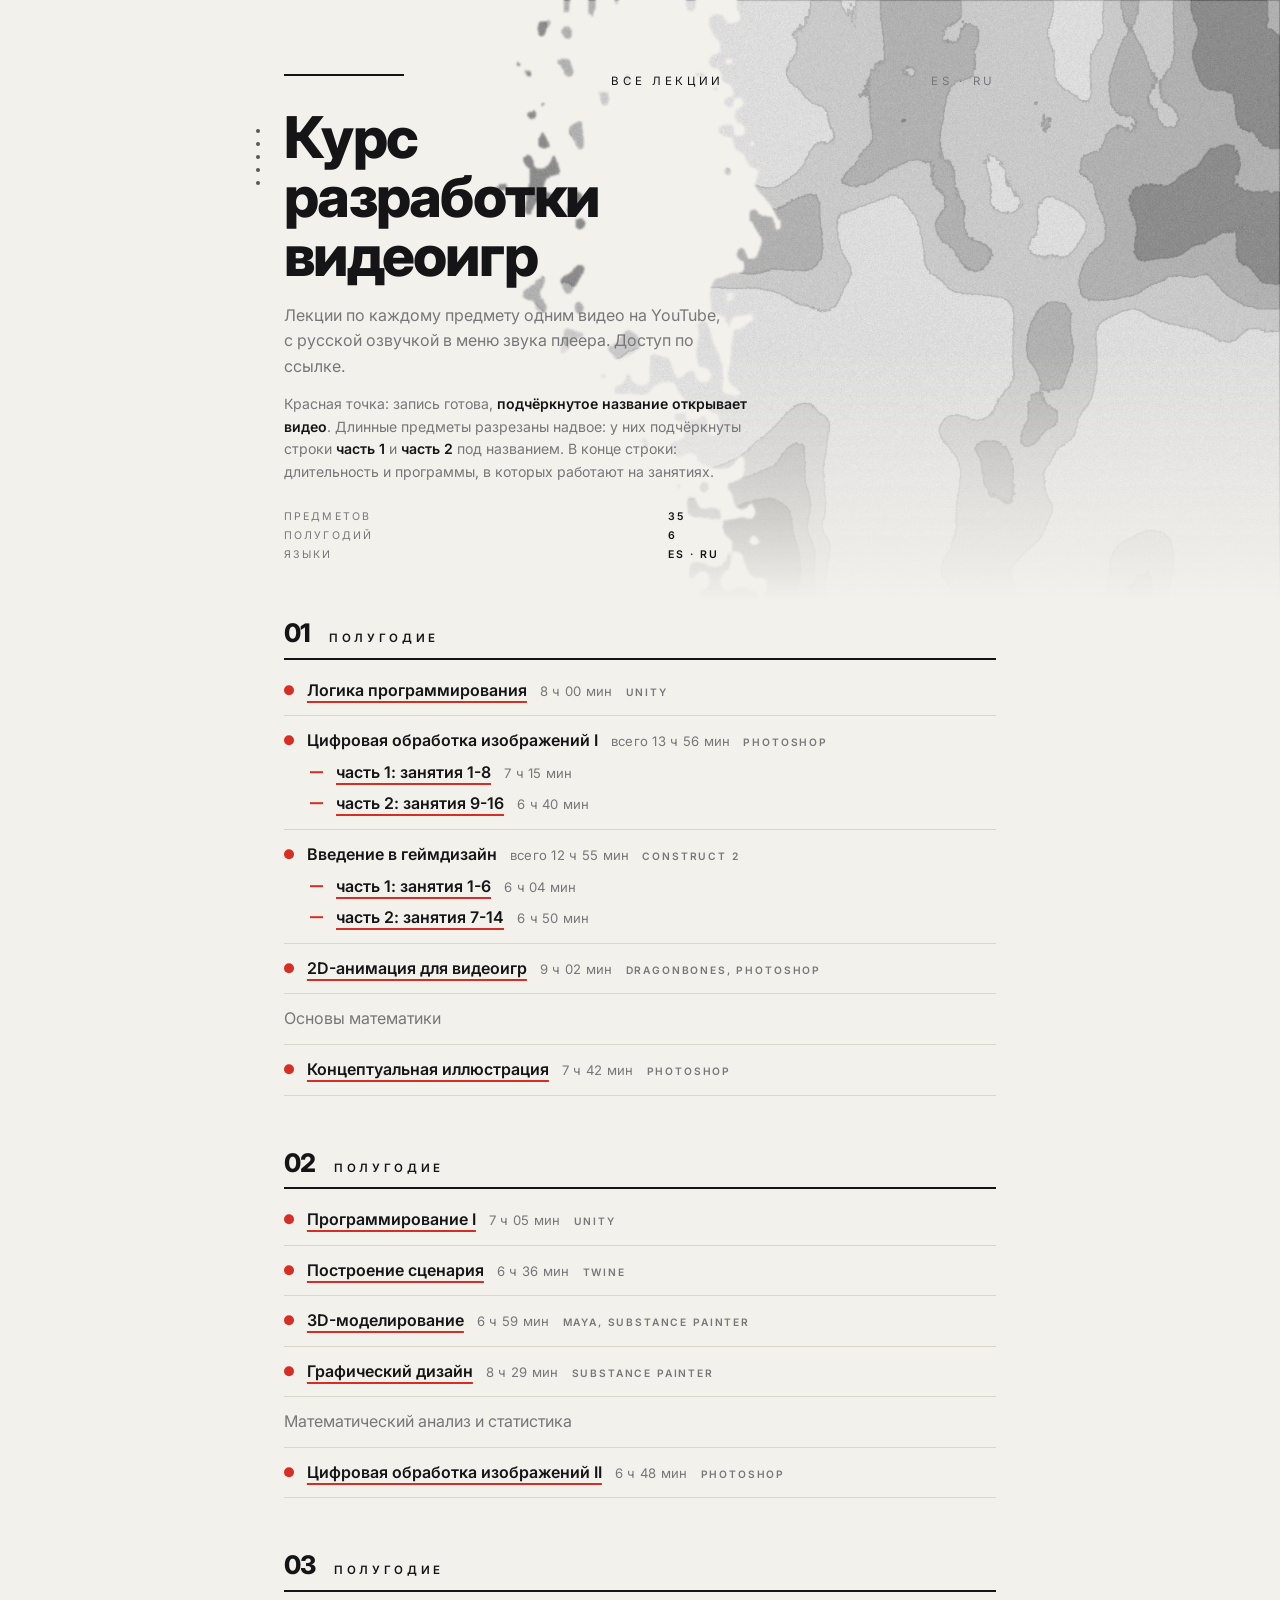
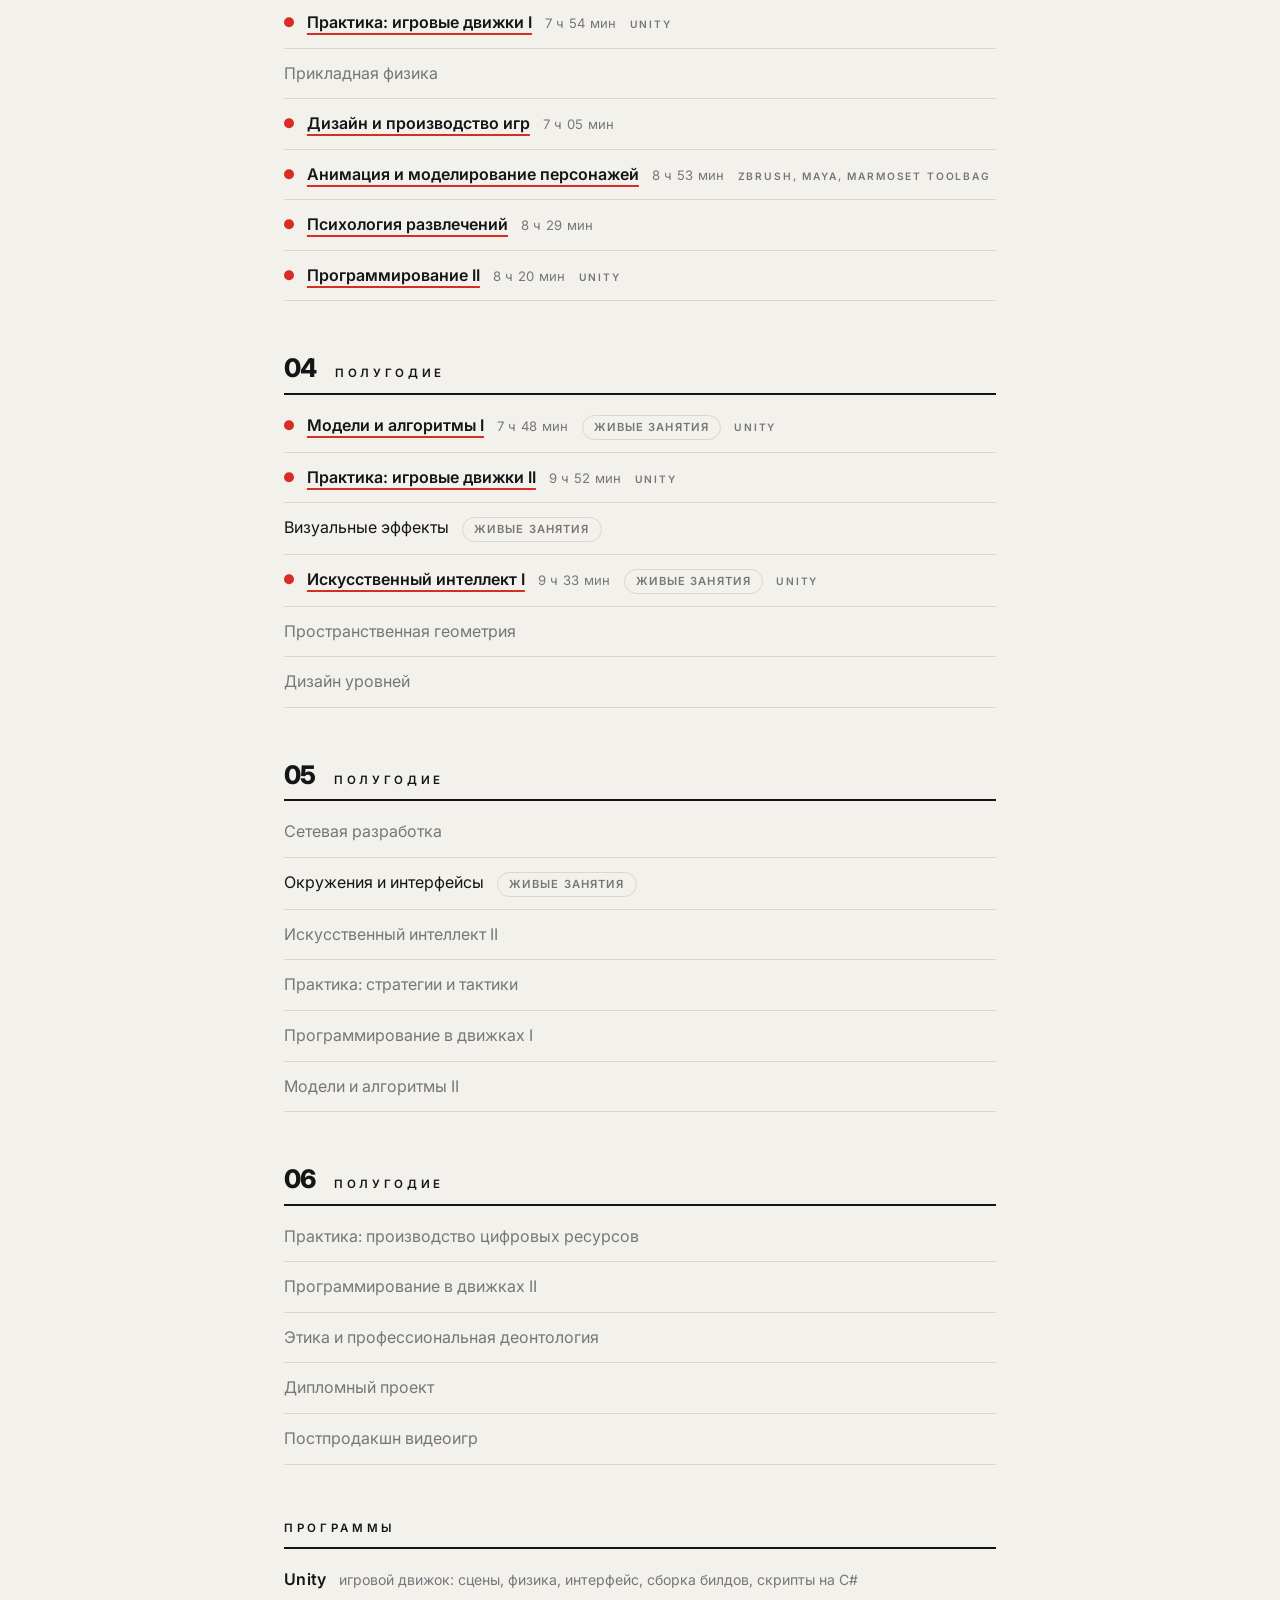
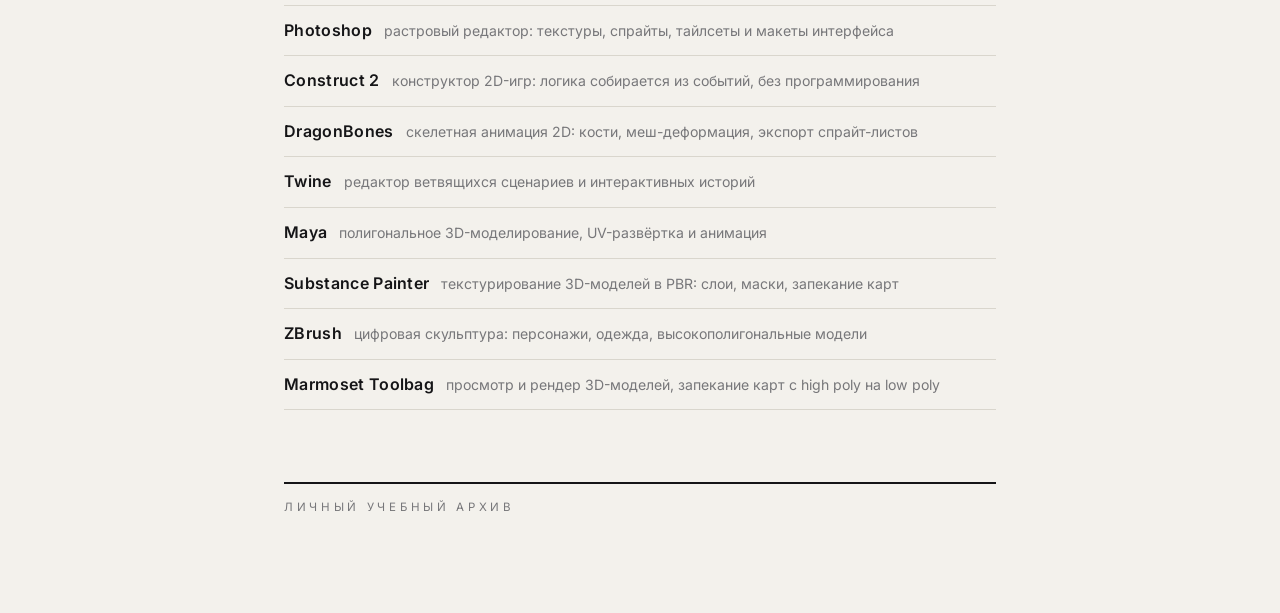
==== commit 0cbfe499: "Ссылка на видео: Построение сценария Co-Authored-By: Claude Opus 5 (1M context) <noreply@anthropic.c" ====
--- a/docs/index.html
+++ b/docs/index.html
@@ -1,8 +1,8 @@
 <!doctype html><html lang="ru"><head><meta charset="utf-8"><meta name="viewport" content="width=device-width,initial-scale=1">
-<title>Курс разработки видеоигр</title><meta name="robots" content="noindex"><meta name="description" content="Записи курса разработки видеоигр: 18 предметов, 157 часов лекций, русская озвучка в меню звука плеера.">
+<title>Курс разработки видеоигр</title><meta name="robots" content="noindex"><meta name="description" content="Записи курса разработки видеоигр: 18 предметов, 155 часов лекций, русская озвучка в меню звука плеера.">
 <meta property="og:type" content="website"><meta property="og:title" content="Курс разработки видеоигр">
-<meta property="og:description" content="Записи курса разработки видеоигр: 18 предметов, 157 часов лекций, русская озвучка в меню звука плеера."><meta property="og:url" content="https://artrmiys.github.io/my_video_games_courses/">
-<meta property="og:image" content="https://artrmiys.github.io/my_video_games_courses/art/preview.png?v=373d91f4"><meta property="og:image:width" content="1200"><meta property="og:image:height" content="630">
+<meta property="og:description" content="Записи курса разработки видеоигр: 18 предметов, 155 часов лекций, русская озвучка в меню звука плеера."><meta property="og:url" content="https://artrmiys.github.io/my_video_games_courses/">
+<meta property="og:image" content="https://artrmiys.github.io/my_video_games_courses/art/preview.png?v=a646259e"><meta property="og:image:width" content="1200"><meta property="og:image:height" content="630">
 <meta property="og:locale" content="ru_RU"><meta name="twitter:card" content="summary_large_image">
 <link rel="preconnect" href="https://fonts.googleapis.com"><link rel="preconnect" href="https://fonts.gstatic.com" crossorigin>
 <link href="https://fonts.googleapis.com/css2?family=Inter:wght@400;600;800&display=swap" rel="stylesheet">
@@ -56,6 +56,6 @@
 <p class="note">Лекции по каждому предмету одним видео на YouTube, с русской озвучкой в меню звука плеера. Доступ по ссылке.</p>
 <p class="note hint">Красная точка: запись готова, <b>подчёркнутое название открывает видео</b>. Длинные предметы разрезаны надвое: у них подчёркнуты строки <b>часть 1</b> и <b>часть 2</b> под названием. В конце строки: длительность и программы, в которых работают на занятиях.</p>
 <p class="meta"><span>Предметов</span><b>35</b><span>Полугодий</span><b>6</b><span>Языки</span><b>ES · RU</b></p>
-<section><h2><span class="n">01</span> полугодие</h2><ul><li class="on v"><a class="name" href="https://youtu.be/fgR0ETXkiZg">Логика программирования</a> <span class="dur">8 ч 00 мин</span> <span class="apps">Unity</span></li><li class="on v nb"><span class="name">Цифровая обработка изображений I</span> <span class="dur">всего 13 ч 56 мин</span> <span class="apps">Photoshop</span></li><li class="on part nb"><a class="name" href="https://youtu.be/VY8KmWpswE0">часть 1: занятия 1-8</a> <span class="dur">7 ч 15 мин</span></li><li class="on part"><a class="name" href="https://youtu.be/qHTGFHq-7co">часть 2: занятия 9-16</a> <span class="dur">6 ч 40 мин</span></li><li class="on v nb"><span class="name">Введение в геймдизайн</span> <span class="dur">всего 12 ч 55 мин</span> <span class="apps">Construct 2</span></li><li class="on part nb"><a class="name" href="https://youtu.be/Vll0YyFCJ08">часть 1: занятия 1-6</a> <span class="dur">6 ч 04 мин</span></li><li class="on part"><a class="name" href="https://youtu.be/tZo6H21ErHQ">часть 2: занятия 7-14</a> <span class="dur">6 ч 50 мин</span></li><li class="on v"><a class="name" href="https://youtu.be/ZawezDs6-0E">2D-анимация для видеоигр</a> <span class="dur">9 ч 02 мин</span> <span class="apps">DragonBones, Photoshop</span></li><li class=""><span class="name">Основы математики</span></li><li class="on v"><a class="name" href="https://youtu.be/xgeHxiVB_qM">Концептуальная иллюстрация</a> <span class="dur">7 ч 42 мин</span> <span class="apps">Photoshop</span></li></ul></section><section><h2><span class="n">02</span> полугодие</h2><ul><li class="on v"><a class="name" href="https://youtu.be/xFIhP1hA8_s">Программирование I</a> <span class="dur">7 ч 05 мин</span> <span class="apps">Unity</span></li><li class="on v"><a class="name" href="https://youtu.be/Yw6ELapvXRc">Построение сценария</a> <span class="dur">8 ч 11 мин</span> <span class="apps">Twine</span></li><li class="on v"><a class="name" href="https://youtu.be/gLYpKsOlZko">3D-моделирование</a> <span class="dur">6 ч 59 мин</span> <span class="apps">Maya, Substance Painter</span></li><li class="on v"><a class="name" href="https://youtu.be/Uf-9NiUtM1w">Графический дизайн</a> <span class="dur">8 ч 29 мин</span> <span class="apps">Substance Painter</span></li><li class=""><span class="name">Математический анализ и статистика</span></li><li class="on v"><a class="name" href="https://youtu.be/GUMIyGXY1eU">Цифровая обработка изображений II</a> <span class="dur">6 ч 48 мин</span> <span class="apps">Photoshop</span></li></ul></section><section><h2><span class="n">03</span> полугодие</h2><ul><li class="on v"><a class="name" href="https://youtu.be/yGnTajMfoE8">Практика: игровые движки I</a> <span class="dur">7 ч 54 мин</span> <span class="apps">Unity</span></li><li class=""><span class="name">Прикладная физика</span></li><li class="on v"><a class="name" href="https://youtu.be/cGN4IAcxbZc">Дизайн и производство игр</a> <span class="dur">7 ч 05 мин</span></li><li class="on v"><a class="name" href="https://youtu.be/CrqQW2eK4fU">Анимация и моделирование персонажей</a> <span class="dur">8 ч 53 мин</span> <span class="apps">ZBrush, Maya, Marmoset Toolbag</span></li><li class="on v"><a class="name" href="https://youtu.be/Lp7jlCAtt8E">Психология развлечений</a> <span class="dur">8 ч 29 мин</span></li><li class="on v"><a class="name" href="https://youtu.be/muHuGG7HPXE">Программирование II</a> <span class="dur">8 ч 20 мин</span> <span class="apps">Unity</span></li></ul></section><section><h2><span class="n">04</span> полугодие</h2><ul><li class="on v"><a class="name" href="https://youtu.be/gimzp3_j238">Модели и алгоритмы I</a> <span class="dur">7 ч 48 мин</span> <span class="live"><a href="https://www.youtube.com/playlist?list=PLfUCyj72xzGc">живые занятия</a></span> <span class="apps">Unity</span></li><li class="on v"><a class="name" href="https://youtu.be/Q3xRrNuXQbc">Практика: игровые движки II</a> <span class="dur">9 ч 52 мин</span> <span class="apps">Unity</span></li><li class="on"><span class="name">Визуальные эффекты</span> <span class="live"><a href="https://www.youtube.com/playlist?list=PLfB6wzOuLDGY">живые занятия</a></span></li><li class="on v"><a class="name" href="https://youtu.be/gIorjqu5X2s">Искусственный интеллект I</a> <span class="dur">9 ч 33 мин</span> <span class="live"><a href="https://www.youtube.com/playlist?list=PLcG_PrKlxukc">живые занятия</a></span> <span class="apps">Unity</span></li><li class=""><span class="name">Пространственная геометрия</span></li><li class=""><span class="name">Дизайн уровней</span></li></ul></section><section><h2><span class="n">05</span> полугодие</h2><ul><li class=""><span class="name">Сетевая разработка</span></li><li class="on"><span class="name">Окружения и интерфейсы</span> <span class="live"><a href="https://www.youtube.com/playlist?list=PLcuEOKYtmsBU">живые занятия</a></span></li><li class=""><span class="name">Искусственный интеллект II</span></li><li class=""><span class="name">Практика: стратегии и тактики</span></li><li class=""><span class="name">Программирование в движках I</span></li><li class=""><span class="name">Модели и алгоритмы II</span></li></ul></section><section><h2><span class="n">06</span> полугодие</h2><ul><li class=""><span class="name">Практика: производство цифровых ресурсов</span></li><li class=""><span class="name">Программирование в движках II</span></li><li class=""><span class="name">Этика и профессиональная деонтология</span></li><li class=""><span class="name">Дипломный проект</span></li><li class=""><span class="name">Постпродакшн видеоигр</span></li></ul></section><section class="tools"><h2 class="plain">Программы</h2><ul><li><b>Unity</b> <span>игровой движок: сцены, физика, интерфейс, сборка билдов, скрипты на C#</span></li><li><b>Photoshop</b> <span>растровый редактор: текстуры, спрайты, тайлсеты и макеты интерфейса</span></li><li><b>Construct 2</b> <span>конструктор 2D-игр: логика собирается из событий, без программирования</span></li><li><b>DragonBones</b> <span>скелетная анимация 2D: кости, меш-деформация, экспорт спрайт-листов</span></li><li><b>Twine</b> <span>редактор ветвящихся сценариев и интерактивных историй</span></li><li><b>Maya</b> <span>полигональное 3D-моделирование, UV-развёртка и анимация</span></li><li><b>Substance Painter</b> <span>текстурирование 3D-моделей в PBR: слои, маски, запекание карт</span></li><li><b>ZBrush</b> <span>цифровая скульптура: персонажи, одежда, высокополигональные модели</span></li><li><b>Marmoset Toolbag</b> <span>просмотр и рендер 3D-моделей, запекание карт с high poly на low poly</span></li></ul></section>
+<section><h2><span class="n">01</span> полугодие</h2><ul><li class="on v"><a class="name" href="https://youtu.be/fgR0ETXkiZg">Логика программирования</a> <span class="dur">8 ч 00 мин</span> <span class="apps">Unity</span></li><li class="on v nb"><span class="name">Цифровая обработка изображений I</span> <span class="dur">всего 13 ч 56 мин</span> <span class="apps">Photoshop</span></li><li class="on part nb"><a class="name" href="https://youtu.be/VY8KmWpswE0">часть 1: занятия 1-8</a> <span class="dur">7 ч 15 мин</span></li><li class="on part"><a class="name" href="https://youtu.be/qHTGFHq-7co">часть 2: занятия 9-16</a> <span class="dur">6 ч 40 мин</span></li><li class="on v nb"><span class="name">Введение в геймдизайн</span> <span class="dur">всего 12 ч 55 мин</span> <span class="apps">Construct 2</span></li><li class="on part nb"><a class="name" href="https://youtu.be/Vll0YyFCJ08">часть 1: занятия 1-6</a> <span class="dur">6 ч 04 мин</span></li><li class="on part"><a class="name" href="https://youtu.be/tZo6H21ErHQ">часть 2: занятия 7-14</a> <span class="dur">6 ч 50 мин</span></li><li class="on v"><a class="name" href="https://youtu.be/ZawezDs6-0E">2D-анимация для видеоигр</a> <span class="dur">9 ч 02 мин</span> <span class="apps">DragonBones, Photoshop</span></li><li class=""><span class="name">Основы математики</span></li><li class="on v"><a class="name" href="https://youtu.be/xgeHxiVB_qM">Концептуальная иллюстрация</a> <span class="dur">7 ч 42 мин</span> <span class="apps">Photoshop</span></li></ul></section><section><h2><span class="n">02</span> полугодие</h2><ul><li class="on v"><a class="name" href="https://youtu.be/xFIhP1hA8_s">Программирование I</a> <span class="dur">7 ч 05 мин</span> <span class="apps">Unity</span></li><li class="on v"><a class="name" href="https://youtu.be/bWWPy4q-zBk">Построение сценария</a> <span class="dur">6 ч 36 мин</span> <span class="apps">Twine</span></li><li class="on v"><a class="name" href="https://youtu.be/gLYpKsOlZko">3D-моделирование</a> <span class="dur">6 ч 59 мин</span> <span class="apps">Maya, Substance Painter</span></li><li class="on v"><a class="name" href="https://youtu.be/Uf-9NiUtM1w">Графический дизайн</a> <span class="dur">8 ч 29 мин</span> <span class="apps">Substance Painter</span></li><li class=""><span class="name">Математический анализ и статистика</span></li><li class="on v"><a class="name" href="https://youtu.be/GUMIyGXY1eU">Цифровая обработка изображений II</a> <span class="dur">6 ч 48 мин</span> <span class="apps">Photoshop</span></li></ul></section><section><h2><span class="n">03</span> полугодие</h2><ul><li class="on v"><a class="name" href="https://youtu.be/yGnTajMfoE8">Практика: игровые движки I</a> <span class="dur">7 ч 54 мин</span> <span class="apps">Unity</span></li><li class=""><span class="name">Прикладная физика</span></li><li class="on v"><a class="name" href="https://youtu.be/cGN4IAcxbZc">Дизайн и производство игр</a> <span class="dur">7 ч 05 мин</span></li><li class="on v"><a class="name" href="https://youtu.be/CrqQW2eK4fU">Анимация и моделирование персонажей</a> <span class="dur">8 ч 53 мин</span> <span class="apps">ZBrush, Maya, Marmoset Toolbag</span></li><li class="on v"><a class="name" href="https://youtu.be/Lp7jlCAtt8E">Психология развлечений</a> <span class="dur">8 ч 29 мин</span></li><li class="on v"><a class="name" href="https://youtu.be/muHuGG7HPXE">Программирование II</a> <span class="dur">8 ч 20 мин</span> <span class="apps">Unity</span></li></ul></section><section><h2><span class="n">04</span> полугодие</h2><ul><li class="on v"><a class="name" href="https://youtu.be/gimzp3_j238">Модели и алгоритмы I</a> <span class="dur">7 ч 48 мин</span> <span class="live"><a href="https://www.youtube.com/playlist?list=PLfUCyj72xzGc">живые занятия</a></span> <span class="apps">Unity</span></li><li class="on v"><a class="name" href="https://youtu.be/Q3xRrNuXQbc">Практика: игровые движки II</a> <span class="dur">9 ч 52 мин</span> <span class="apps">Unity</span></li><li class="on"><span class="name">Визуальные эффекты</span> <span class="live"><a href="https://www.youtube.com/playlist?list=PLfB6wzOuLDGY">живые занятия</a></span></li><li class="on v"><a class="name" href="https://youtu.be/gIorjqu5X2s">Искусственный интеллект I</a> <span class="dur">9 ч 33 мин</span> <span class="live"><a href="https://www.youtube.com/playlist?list=PLcG_PrKlxukc">живые занятия</a></span> <span class="apps">Unity</span></li><li class=""><span class="name">Пространственная геометрия</span></li><li class=""><span class="name">Дизайн уровней</span></li></ul></section><section><h2><span class="n">05</span> полугодие</h2><ul><li class=""><span class="name">Сетевая разработка</span></li><li class="on"><span class="name">Окружения и интерфейсы</span> <span class="live"><a href="https://www.youtube.com/playlist?list=PLcuEOKYtmsBU">живые занятия</a></span></li><li class=""><span class="name">Искусственный интеллект II</span></li><li class=""><span class="name">Практика: стратегии и тактики</span></li><li class=""><span class="name">Программирование в движках I</span></li><li class=""><span class="name">Модели и алгоритмы II</span></li></ul></section><section><h2><span class="n">06</span> полугодие</h2><ul><li class=""><span class="name">Практика: производство цифровых ресурсов</span></li><li class=""><span class="name">Программирование в движках II</span></li><li class=""><span class="name">Этика и профессиональная деонтология</span></li><li class=""><span class="name">Дипломный проект</span></li><li class=""><span class="name">Постпродакшн видеоигр</span></li></ul></section><section class="tools"><h2 class="plain">Программы</h2><ul><li><b>Unity</b> <span>игровой движок: сцены, физика, интерфейс, сборка билдов, скрипты на C#</span></li><li><b>Photoshop</b> <span>растровый редактор: текстуры, спрайты, тайлсеты и макеты интерфейса</span></li><li><b>Construct 2</b> <span>конструктор 2D-игр: логика собирается из событий, без программирования</span></li><li><b>DragonBones</b> <span>скелетная анимация 2D: кости, меш-деформация, экспорт спрайт-листов</span></li><li><b>Twine</b> <span>редактор ветвящихся сценариев и интерактивных историй</span></li><li><b>Maya</b> <span>полигональное 3D-моделирование, UV-развёртка и анимация</span></li><li><b>Substance Painter</b> <span>текстурирование 3D-моделей в PBR: слои, маски, запекание карт</span></li><li><b>ZBrush</b> <span>цифровая скульптура: персонажи, одежда, высокополигональные модели</span></li><li><b>Marmoset Toolbag</b> <span>просмотр и рендер 3D-моделей, запекание карт с high poly на low poly</span></li></ul></section>
 <footer>Личный учебный архив</footer>
 </main></body></html>
